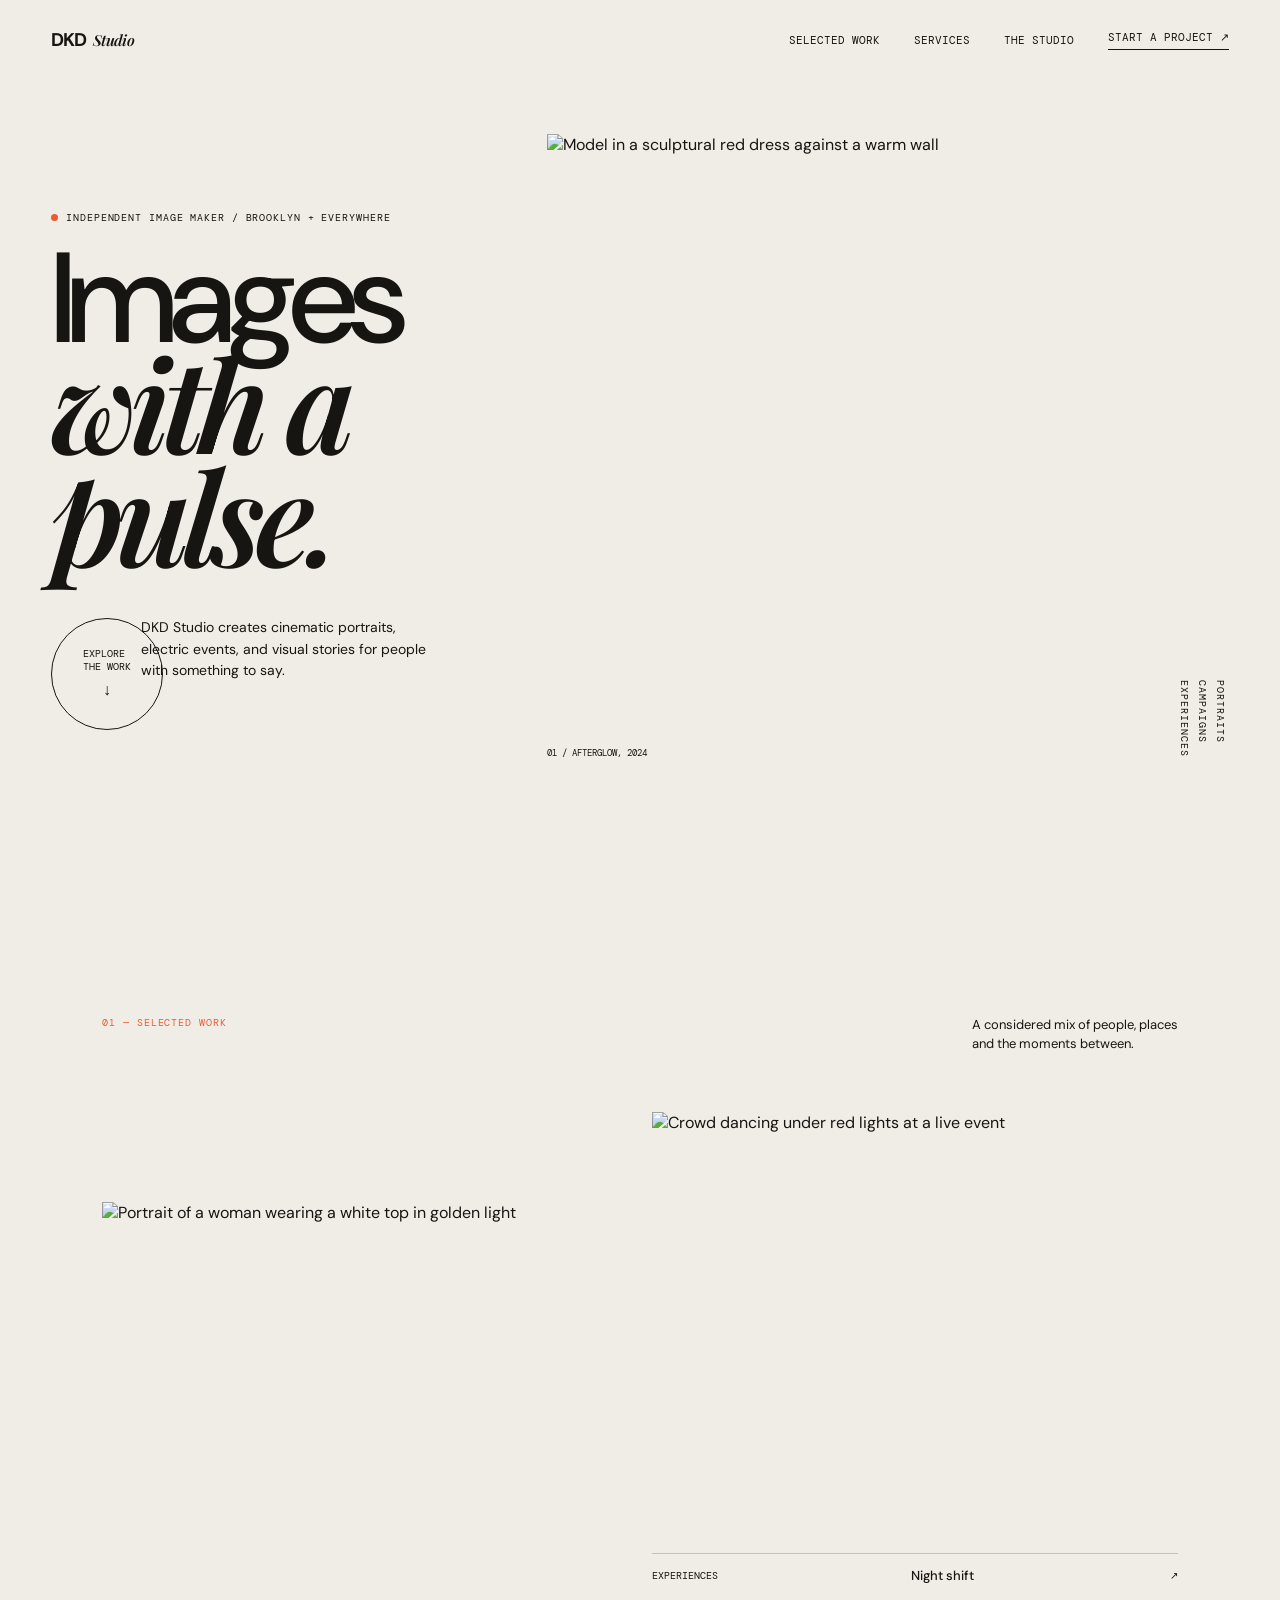
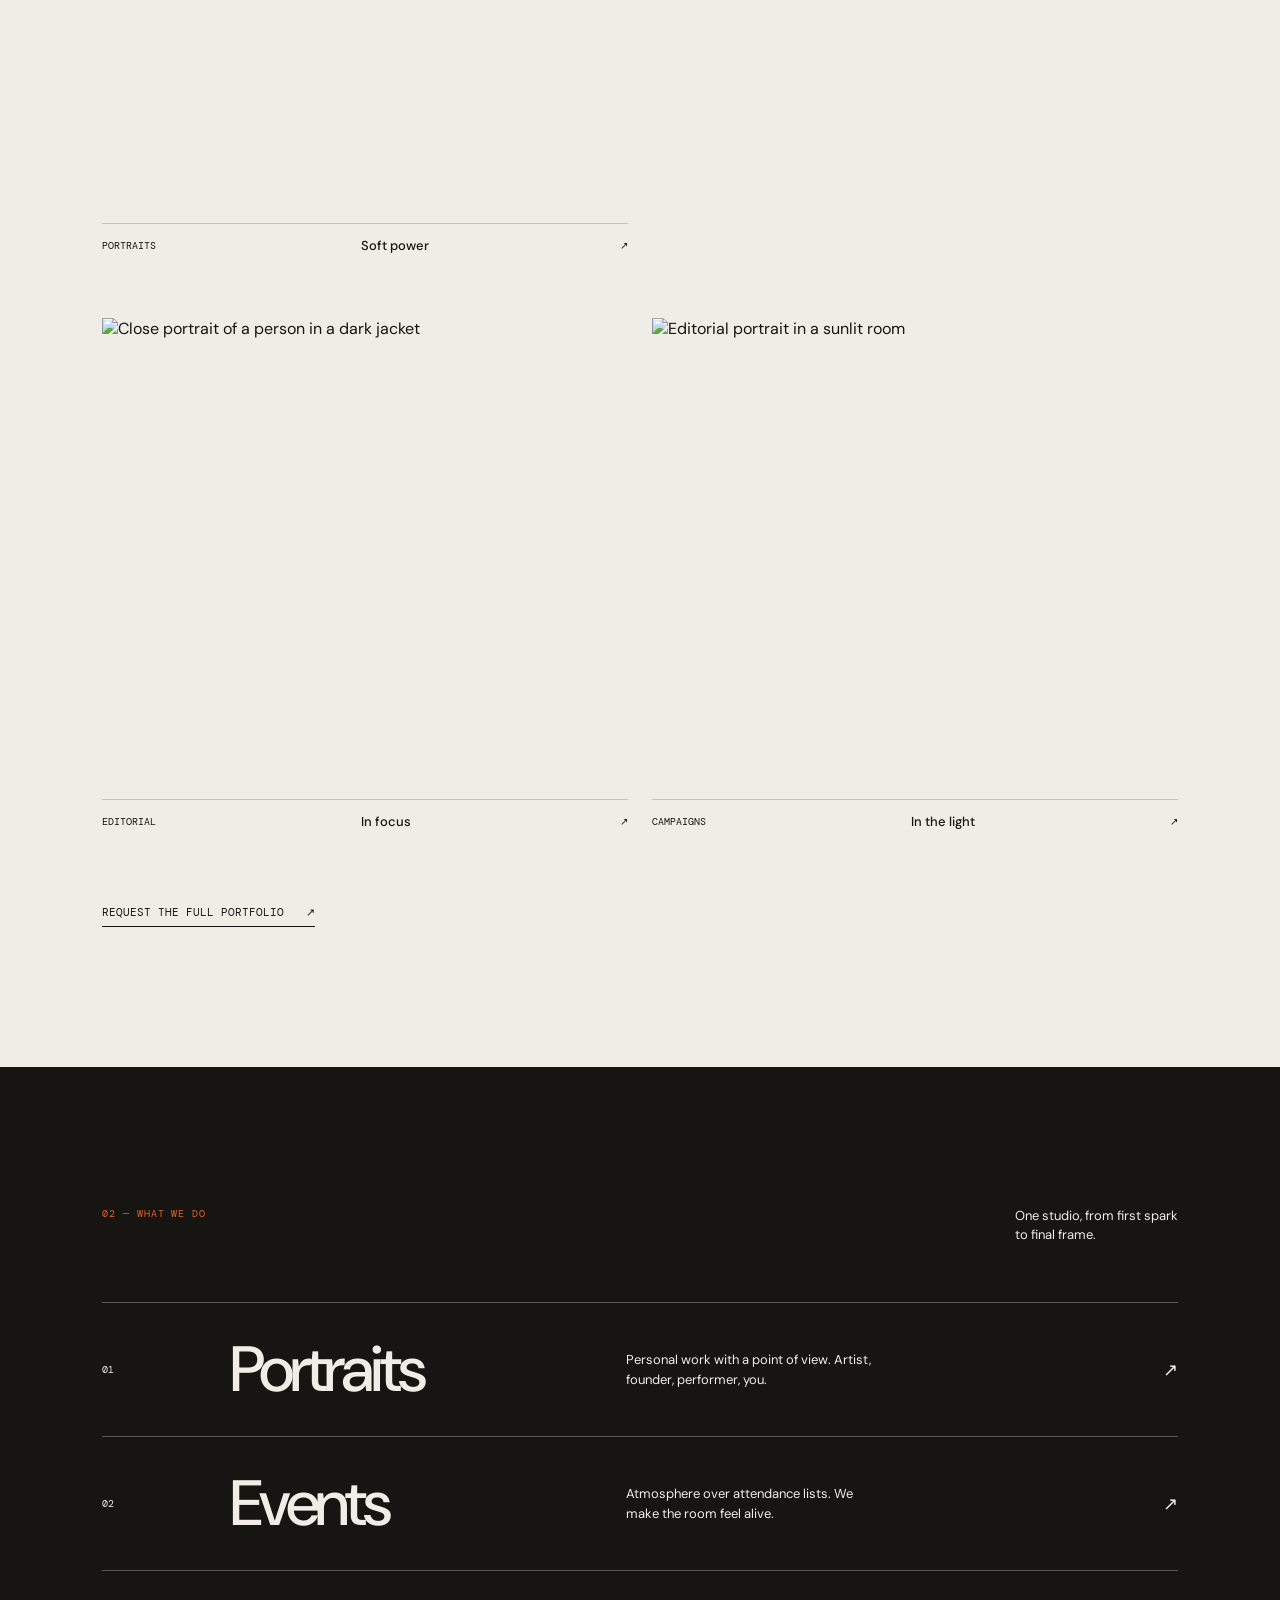
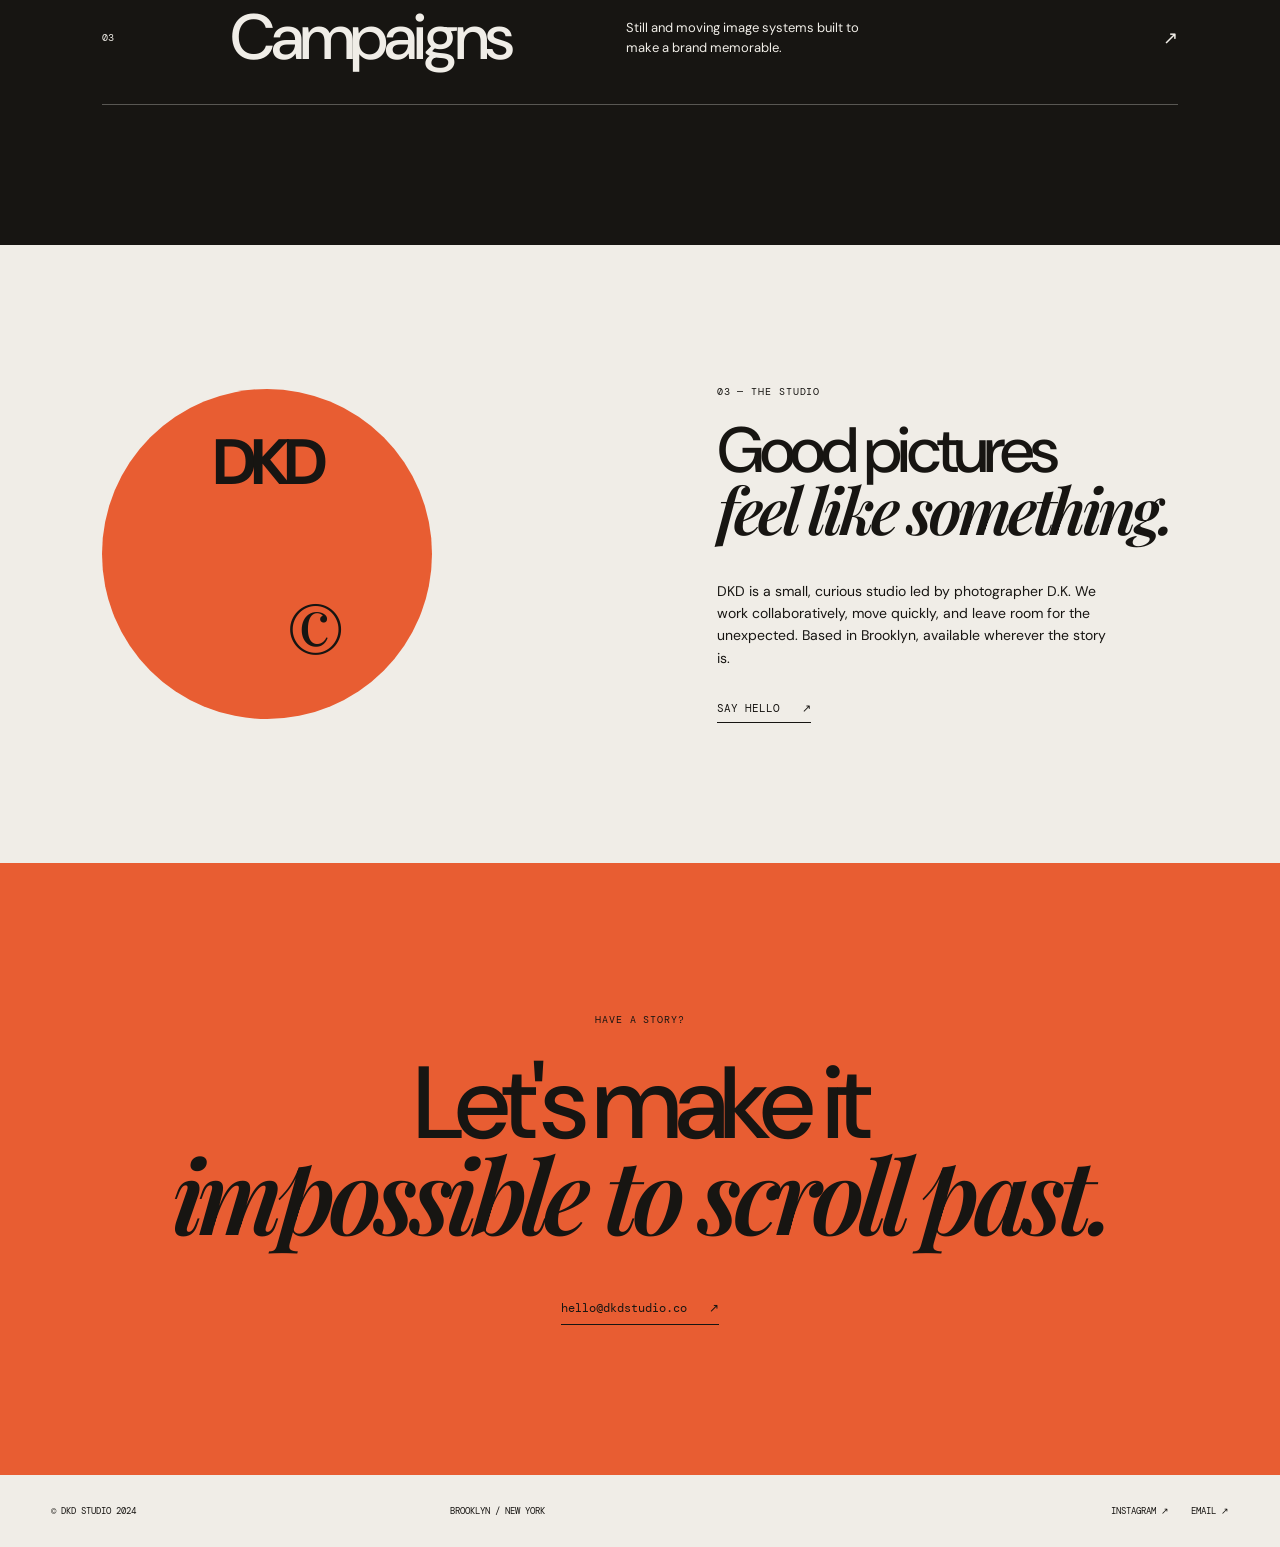
==== index.html @ 12bc63c1 "Build DKD Studio photography portfolio Co-authored-by: copilot-swe-agent[bot] <198982749+Copilot@use" ====
<!doctype html>
<html lang="en">
  <head>
    <meta charset="utf-8" />
    <meta name="viewport" content="width=device-width, initial-scale=1" />
    <meta name="description" content="DKD Studio creates cinematic portraits, events, and visual stories for people with something to say." />
    <title>DKD Studio — Images with a pulse</title>
    <link rel="preconnect" href="https://fonts.googleapis.com" />
    <link rel="preconnect" href="https://fonts.gstatic.com" crossorigin />
    <link href="https://fonts.googleapis.com/css2?family=DM+Mono:wght@400;500&family=DM+Sans:wght@400;500;700&family=Playfair+Display:ital,wght@0,600;1,600&display=swap" rel="stylesheet" />
    <link rel="stylesheet" href="styles.css" />
  </head>
  <body>
    <header class="site-header">
      <a class="wordmark" href="#top" aria-label="DKD Studio home">
        <span>DKD</span><em>Studio</em>
      </a>
      <button class="menu-toggle" aria-expanded="false" aria-controls="site-nav">Menu <span>＋</span></button>
      <nav id="site-nav" class="site-nav" aria-label="Primary navigation">
        <a href="#work">Selected work</a>
        <a href="#services">Services</a>
        <a href="#about">The studio</a>
        <a class="nav-contact" href="mailto:hello@dkdstudio.co">Start a project <span>↗</span></a>
      </nav>
    </header>

    <main id="top">
      <section class="hero">
        <div class="hero-copy">
          <p class="eyebrow"><span class="dot"></span>Independent image maker / Brooklyn + everywhere</p>
          <h1>Images<br /><i>with a pulse.</i></h1>
          <p class="hero-intro">DKD Studio creates cinematic portraits, electric events, and visual stories for people with something to say.</p>
          <a class="circle-link" href="#work" aria-label="Explore selected work"><span>Explore<br />the work</span><b>↓</b></a>
        </div>
        <div class="hero-image">
          <img src="https://images.unsplash.com/photo-1515886657613-9f3515b0c78f?auto=format&fit=crop&w=1400&q=85" alt="Model in a sculptural red dress against a warm wall" />
          <p class="image-caption">01 / Afterglow, 2024</p>
        </div>
        <div class="hero-aside">Portraits<br />Campaigns<br />Experiences</div>
      </section>

      <section id="work" class="work-section section">
        <div class="section-heading">
          <p class="eyebrow">01 — Selected work</p>
          <p class="section-note">A considered mix of people, places<br />and the moments between.</p>
        </div>
        <div class="work-grid">
          <article class="work-card work-card--tall">
            <img src="https://images.unsplash.com/photo-1488426862026-3ee34a7d66df?auto=format&fit=crop&w=1100&q=85" alt="Portrait of a woman wearing a white top in golden light" loading="lazy" />
            <div class="card-meta"><span>Portraits</span><strong>Soft power</strong><span>↗</span></div>
          </article>
          <article class="work-card work-card--wide">
            <img src="https://images.unsplash.com/photo-1514525253161-7a46d19cd819?auto=format&fit=crop&w=1400&q=85" alt="Crowd dancing under red lights at a live event" loading="lazy" />
            <div class="card-meta"><span>Experiences</span><strong>Night shift</strong><span>↗</span></div>
          </article>
          <article class="work-card">
            <img src="https://images.unsplash.com/photo-1524504388940-b1c1722653e1?auto=format&fit=crop&w=1100&q=85" alt="Close portrait of a person in a dark jacket" loading="lazy" />
            <div class="card-meta"><span>Editorial</span><strong>In focus</strong><span>↗</span></div>
          </article>
          <article class="work-card">
            <img src="https://images.unsplash.com/photo-1492562080023-ab3db95bfbce?auto=format&fit=crop&w=1100&q=85" alt="Editorial portrait in a sunlit room" loading="lazy" />
            <div class="card-meta"><span>Campaigns</span><strong>In the light</strong><span>↗</span></div>
          </article>
        </div>
        <a class="text-link" href="mailto:hello@dkdstudio.co?subject=Portfolio%20request">Request the full portfolio <span>↗</span></a>
      </section>

      <section id="services" class="services-section section">
        <div class="section-heading">
          <p class="eyebrow">02 — What we do</p>
          <p class="section-note">One studio, from first spark<br />to final frame.</p>
        </div>
        <div class="services-list">
          <div class="service"><span>01</span><h2>Portraits</h2><p>Personal work with a point of view. Artist, founder, performer, you.</p><b>↗</b></div>
          <div class="service"><span>02</span><h2>Events</h2><p>Atmosphere over attendance lists. We make the room feel alive.</p><b>↗</b></div>
          <div class="service"><span>03</span><h2>Campaigns</h2><p>Still and moving image systems built to make a brand memorable.</p><b>↗</b></div>
        </div>
      </section>

      <section id="about" class="about-section section">
        <div class="about-mark">DKD<br /><i>©</i></div>
        <div class="about-copy">
          <p class="eyebrow">03 — The studio</p>
          <h2>Good pictures<br /><i>feel like something.</i></h2>
          <p>DKD is a small, curious studio led by photographer D.K. We work collaboratively, move quickly, and leave room for the unexpected. Based in Brooklyn, available wherever the story is.</p>
          <a class="text-link" href="mailto:hello@dkdstudio.co">Say hello <span>↗</span></a>
        </div>
      </section>

      <section class="contact-section">
        <p class="eyebrow">Have a story?</p>
        <h2>Let's make it<br /><i>impossible to scroll past.</i></h2>
        <a class="contact-email" href="mailto:hello@dkdstudio.co">hello@dkdstudio.co <span>↗</span></a>
      </section>
    </main>

    <footer class="site-footer">
      <span>© DKD Studio 2024</span>
      <span>Brooklyn / New York</span>
      <div><a href="https://www.instagram.com/" target="_blank" rel="noreferrer">Instagram ↗</a><a href="mailto:hello@dkdstudio.co">Email ↗</a></div>
    </footer>
    <script src="script.js"></script>
  </body>
</html>
---- styles.css ----
:root {
  --ink: #171512;
  --paper: #f0ede7;
  --orange: #e85d32;
  --line: rgba(23, 21, 18, .2);
  --serif: "Playfair Display", Georgia, serif;
  --sans: "DM Sans", Arial, sans-serif;
  --mono: "DM Mono", monospace;
}

* { box-sizing: border-box; }
html { scroll-behavior: smooth; }
body { margin: 0; color: var(--ink); background: var(--paper); font-family: var(--sans); }
a { color: inherit; text-decoration: none; }
img { display: block; width: 100%; object-fit: cover; }

.site-header { display: flex; align-items: center; justify-content: space-between; padding: 28px 4vw; }
.wordmark { display: flex; align-items: baseline; gap: 7px; font-size: 1.15rem; font-weight: 700; letter-spacing: -.06em; }
.wordmark em { font-family: var(--serif); font-size: .95rem; font-weight: 600; letter-spacing: -.04em; }
.site-nav { display: flex; align-items: center; gap: 34px; font: 11px var(--mono); text-transform: uppercase; }
.site-nav a { transition: color .2s ease; }
.site-nav a:hover, .text-link:hover { color: var(--orange); }
.nav-contact { border-bottom: 1px solid var(--ink); padding-bottom: 5px; }
.menu-toggle { display: none; border: 0; background: none; font: 11px var(--mono); text-transform: uppercase; }

.hero { position: relative; display: grid; grid-template-columns: 1fr minmax(340px, 42vw) 80px; gap: 5vw; align-items: center; min-height: 80vh; padding: 6vh 4vw 13vh; }
.hero-copy { position: relative; z-index: 1; }
.eyebrow { margin: 0 0 24px; font: 10px var(--mono); letter-spacing: .09em; text-transform: uppercase; }
.dot { display: inline-block; width: 7px; height: 7px; margin-right: 8px; border-radius: 50%; background: var(--orange); }
h1, h2 { margin: 0; font-weight: 500; letter-spacing: -.065em; }
h1 { font-size: clamp(4.5rem, 10vw, 9.5rem); line-height: .8; }
h1 i, h2 i { font-family: var(--serif); font-weight: 600; }
.hero-intro { max-width: 290px; margin: 42px 0 0 7vw; font-size: 14px; line-height: 1.55; }
.hero-image { position: relative; }
.hero-image img { height: min(67vh, 680px); }
.image-caption { margin: 10px 0 0; font: 9px var(--mono); text-transform: uppercase; }
.hero-aside { align-self: end; padding-bottom: 2px; writing-mode: vertical-rl; font: 10px var(--mono); line-height: 1.8; text-transform: uppercase; letter-spacing: .1em; }
.circle-link { position: absolute; bottom: -48px; left: 0; display: flex; align-items: center; justify-content: center; flex-direction: column; width: 112px; height: 112px; border: 1px solid var(--ink); border-radius: 50%; font: 10px var(--mono); line-height: 1.3; text-transform: uppercase; transition: background .25s, color .25s; }
.circle-link b { margin-top: 7px; font-size: 16px; font-weight: 400; }
.circle-link:hover { color: var(--paper); background: var(--ink); }

.section { padding: 140px 8vw; }
.section-heading { display: flex; justify-content: space-between; margin-bottom: 58px; }
.section-heading .eyebrow { color: var(--orange); }
.section-note { margin: 0; font-size: 13px; line-height: 1.45; }
.work-grid { display: grid; grid-template-columns: repeat(2, 1fr); gap: 64px 24px; }
.work-card--tall { margin-top: 90px; }
.work-card--wide { margin-top: 0; }
.work-card img { height: 470px; }
.work-card--tall img { height: 610px; }
.work-card--wide img { height: 430px; }
.card-meta { display: grid; grid-template-columns: 1fr 1fr auto; gap: 10px; align-items: center; padding-top: 13px; border-top: 1px solid var(--line); margin-top: 11px; font: 10px var(--mono); text-transform: uppercase; }
.card-meta strong { font-family: var(--sans); font-size: 13px; font-weight: 500; text-transform: none; }
.text-link { display: inline-block; margin-top: 75px; padding-bottom: 7px; border-bottom: 1px solid var(--ink); font: 11px var(--mono); text-transform: uppercase; }
.text-link span, .contact-email span { margin-left: 15px; }

.services-section { background: var(--ink); color: var(--paper); }
.services-section .section-heading .eyebrow { color: var(--orange); }
.services-list { border-top: 1px solid rgba(240, 237, 231, .3); }
.service { display: grid; grid-template-columns: 10% 35% 1fr auto; gap: 20px; align-items: center; padding: 25px 0; border-bottom: 1px solid rgba(240, 237, 231, .3); }
.service > span, .service > b { font: 10px var(--mono); }
.service h2 { font-size: clamp(2.4rem, 5vw, 5rem); }
.service p { max-width: 245px; margin: 0; font-size: 13px; line-height: 1.5; }
.service > b { font-size: 18px; font-weight: 400; }

.about-section { display: grid; grid-template-columns: 1fr 1fr; gap: 12vw; align-items: center; }
.about-mark { display: grid; place-items: center; aspect-ratio: 1; max-width: 330px; border-radius: 50%; background: var(--orange); font-size: 4rem; font-weight: 700; line-height: .75; letter-spacing: -.1em; }
.about-mark i { margin-left: 90px; font: 4rem var(--serif); }
.about-copy h2 { font-size: clamp(3rem, 5vw, 5.5rem); line-height: .9; }
.about-copy > p:not(.eyebrow) { max-width: 390px; margin: 37px 0 0; font-size: 14px; line-height: 1.6; }
.about-copy .text-link { margin-top: 32px; }
.contact-section { padding: 150px 8vw; text-align: center; background: var(--orange); }
.contact-section .eyebrow { margin-bottom: 32px; }
.contact-section h2 { font-size: clamp(3.2rem, 8vw, 8rem); line-height: .88; }
.contact-email { display: inline-block; margin-top: 55px; border-bottom: 1px solid var(--ink); padding-bottom: 8px; font: 12px var(--mono); }
.site-footer { display: grid; grid-template-columns: 1fr 1fr 1fr; gap: 20px; padding: 30px 4vw; font: 9px var(--mono); text-transform: uppercase; }
.site-footer div { display: flex; justify-content: flex-end; gap: 22px; }

@media (max-width: 720px) {
  .site-header { padding: 22px 6vw; }
  .menu-toggle { display: block; z-index: 3; }
  .site-nav { position: absolute; inset: 0 0 auto; z-index: 2; display: none; flex-direction: column; align-items: flex-start; gap: 24px; padding: 90px 6vw 35px; background: var(--paper); }
  .site-nav.is-open { display: flex; }
  .hero { display: block; min-height: auto; padding: 9vh 6vw 110px; }
  h1 { font-size: 23vw; }
  .hero-image { margin: 75px 8vw 0 14vw; }
  .hero-image img { height: 64vh; }
  .hero-aside { position: absolute; right: 6vw; bottom: 155px; }
  .circle-link { bottom: 25px; width: 94px; height: 94px; }
  .section { padding: 90px 6vw; }
  .section-heading { display: block; margin-bottom: 38px; }
  .section-note { margin-top: 35px; }
  .work-grid { display: block; }
  .work-card, .work-card--tall { margin: 0 0 60px; }
  .work-card img, .work-card--tall img, .work-card--wide img { height: 105vw; }
  .service { grid-template-columns: 12% 1fr auto; }
  .service p { grid-column: 2 / 3; grid-row: 2; }
  .about-section { display: block; }
  .about-mark { max-width: 230px; margin: 0 auto 75px; font-size: 3rem; }
  .about-mark i { margin-left: 60px; font-size: 3rem; }
  .site-footer { grid-template-columns: 1fr 1fr; }
  .site-footer div { grid-column: 1 / -1; justify-content: flex-start; }
}
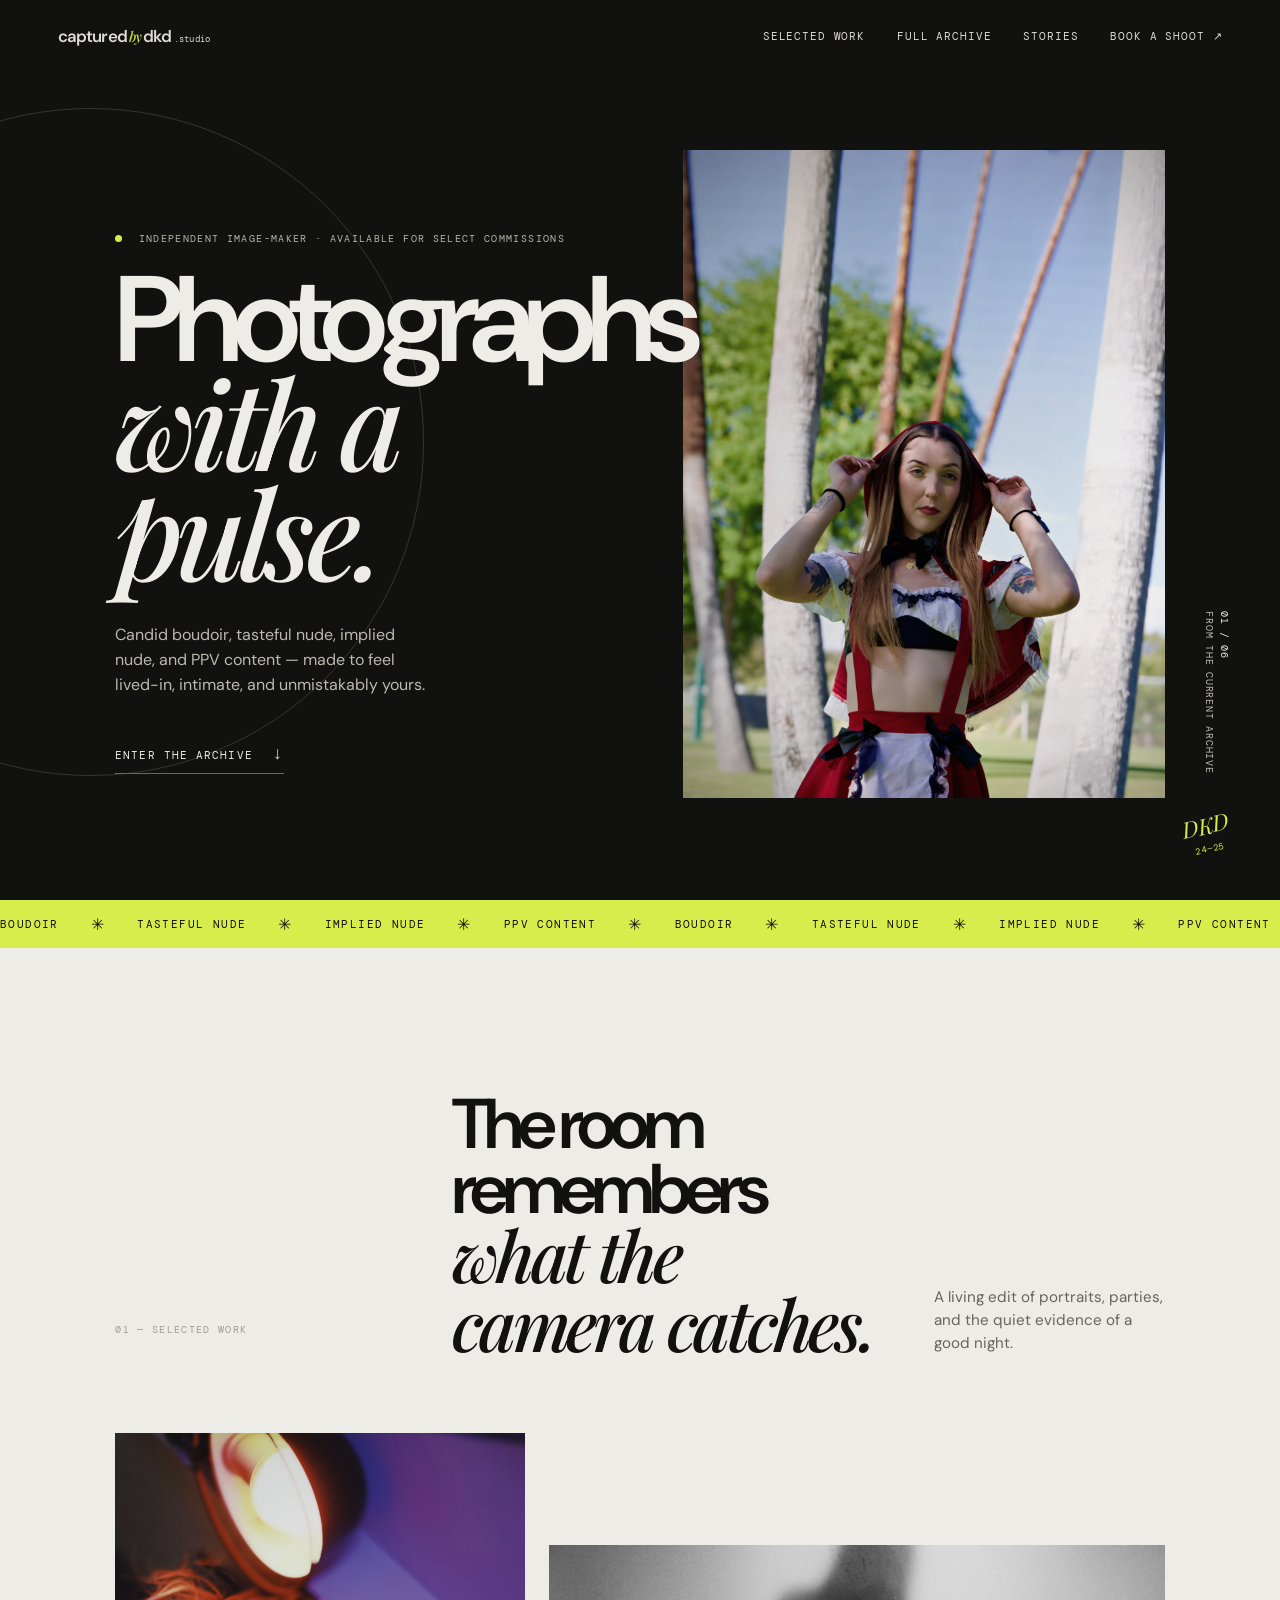
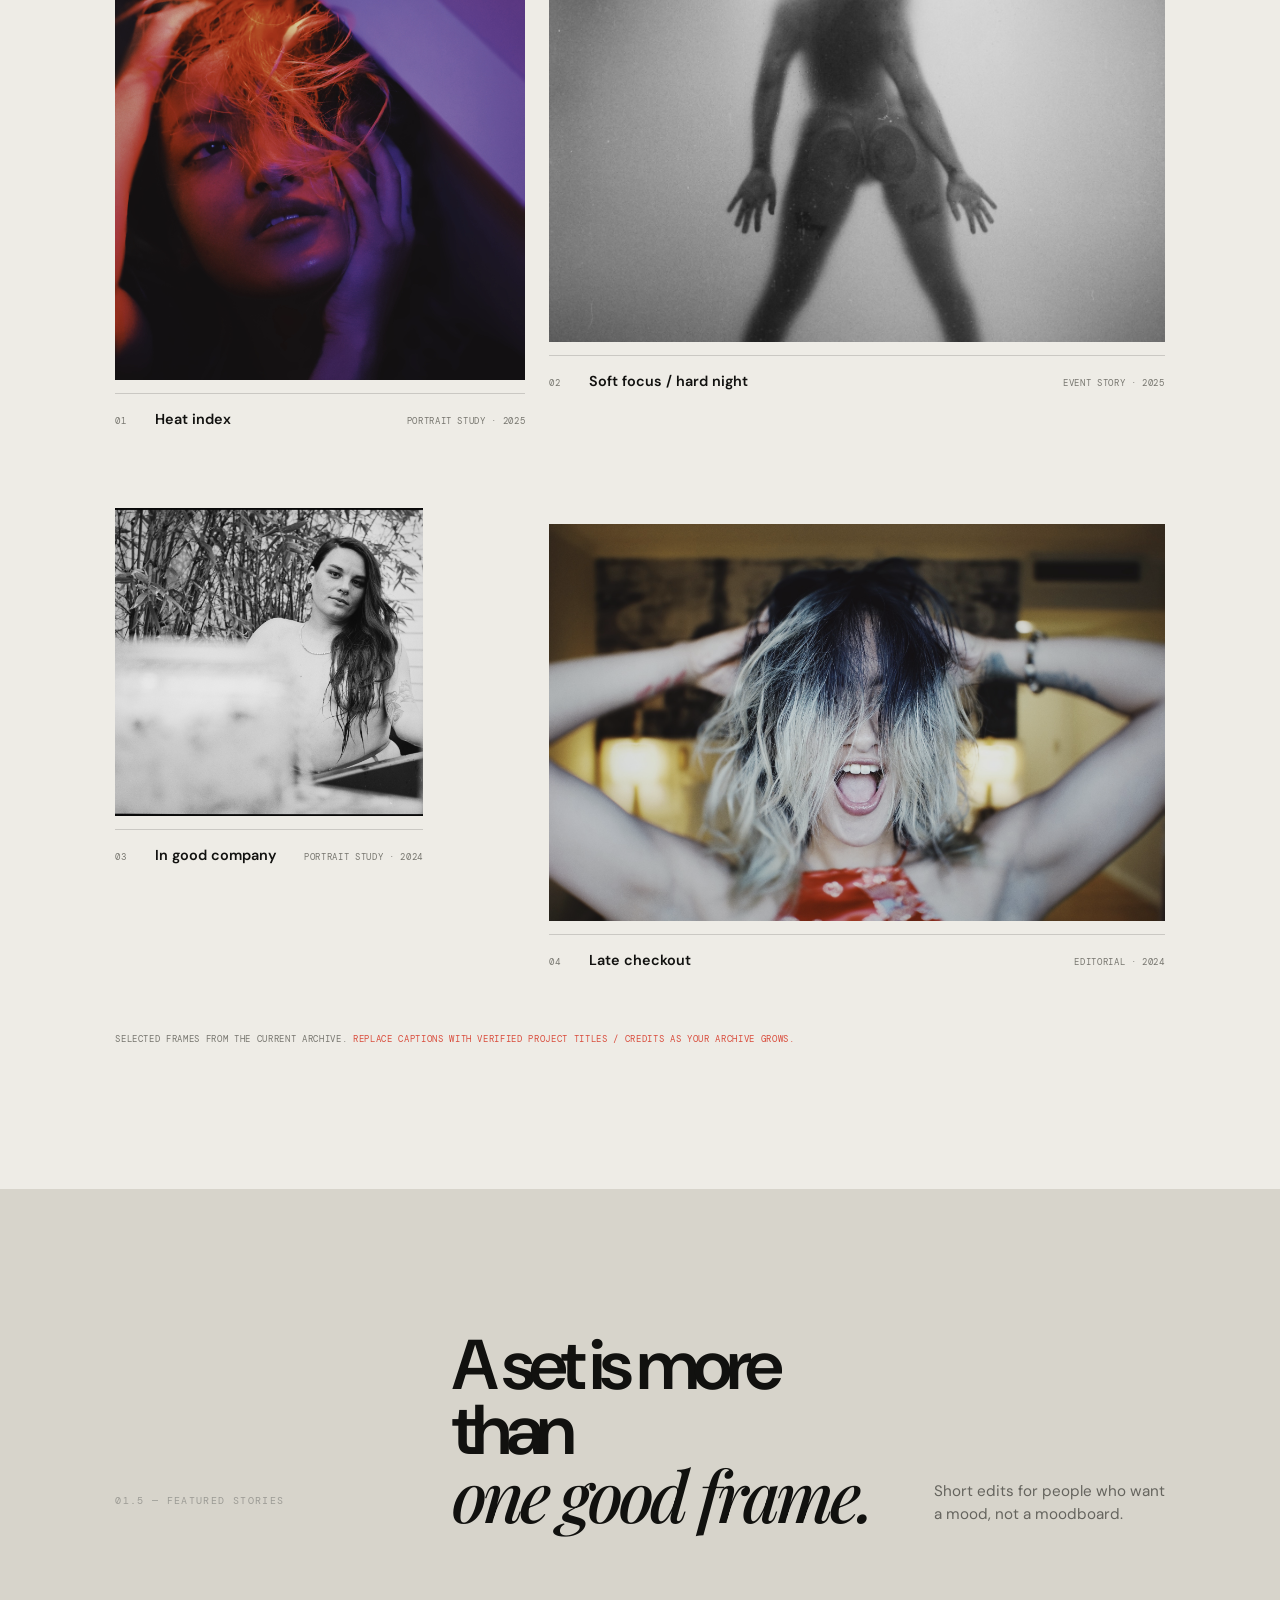
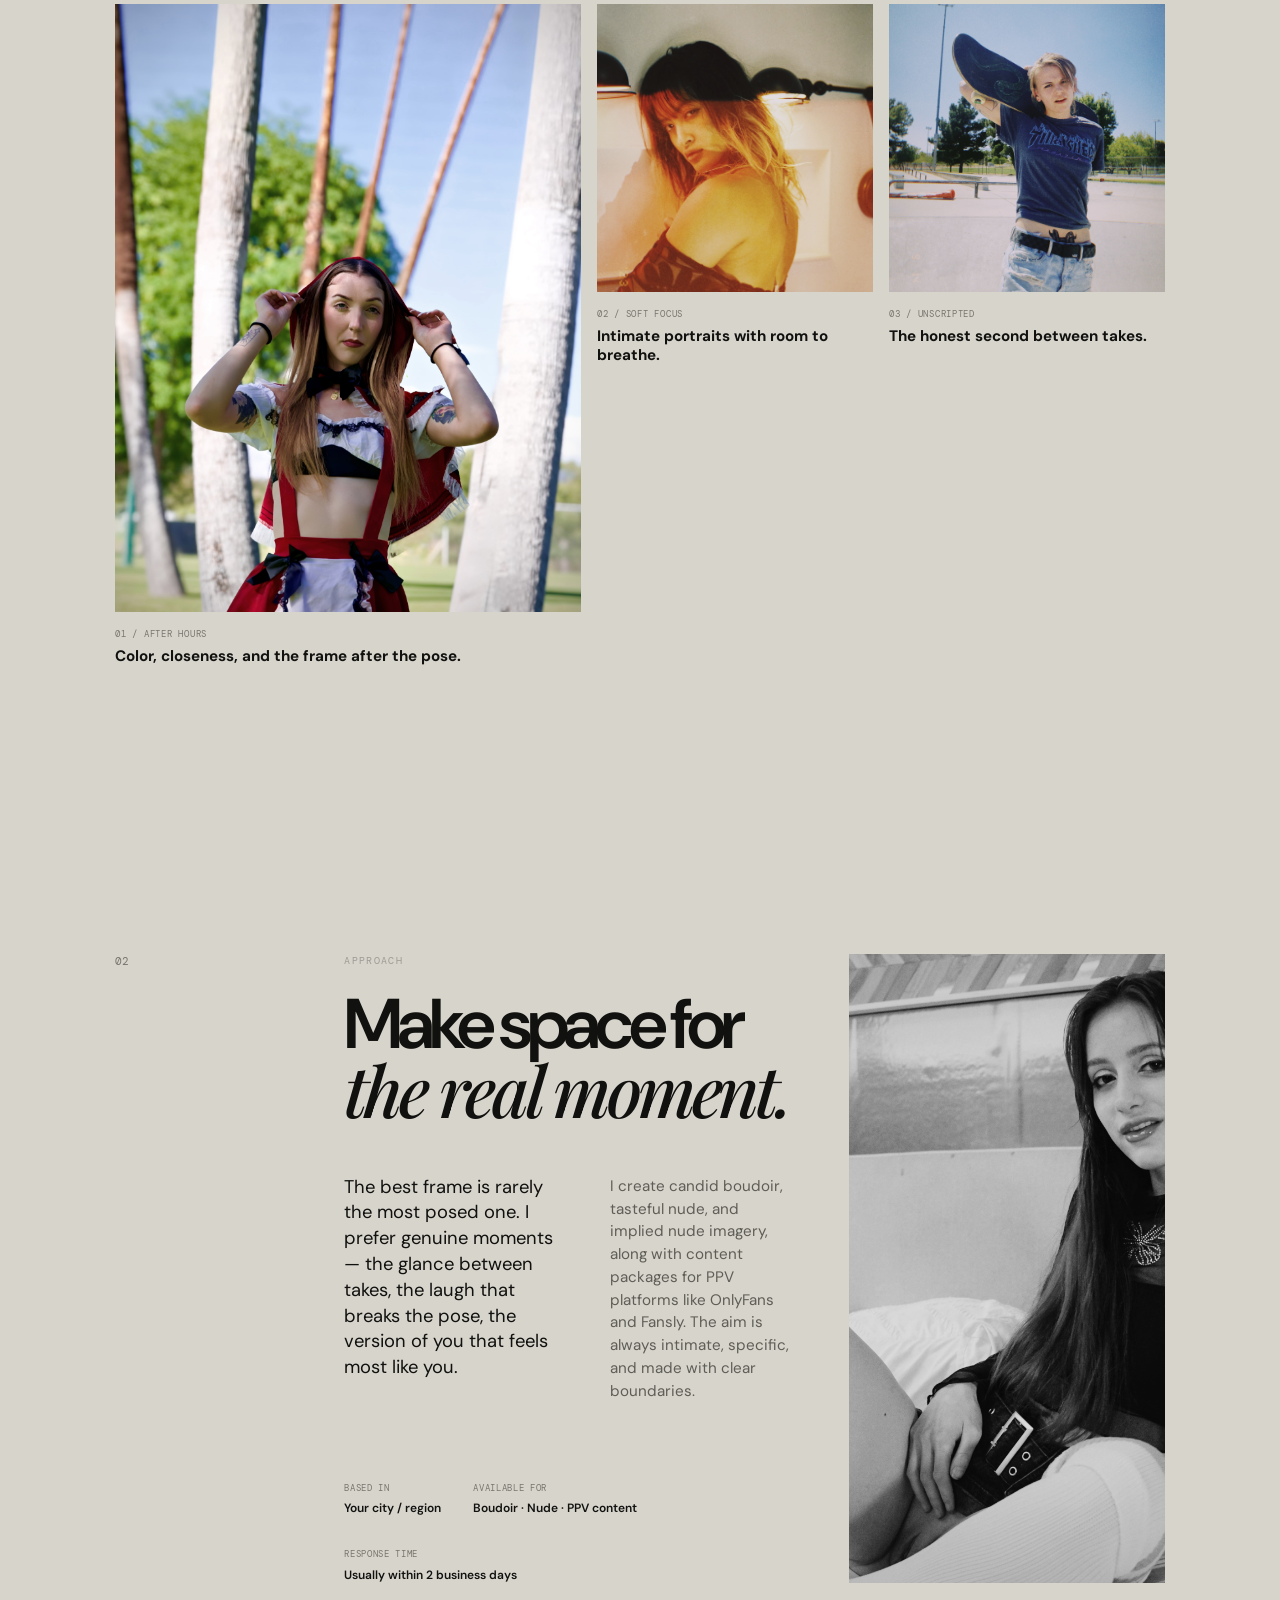
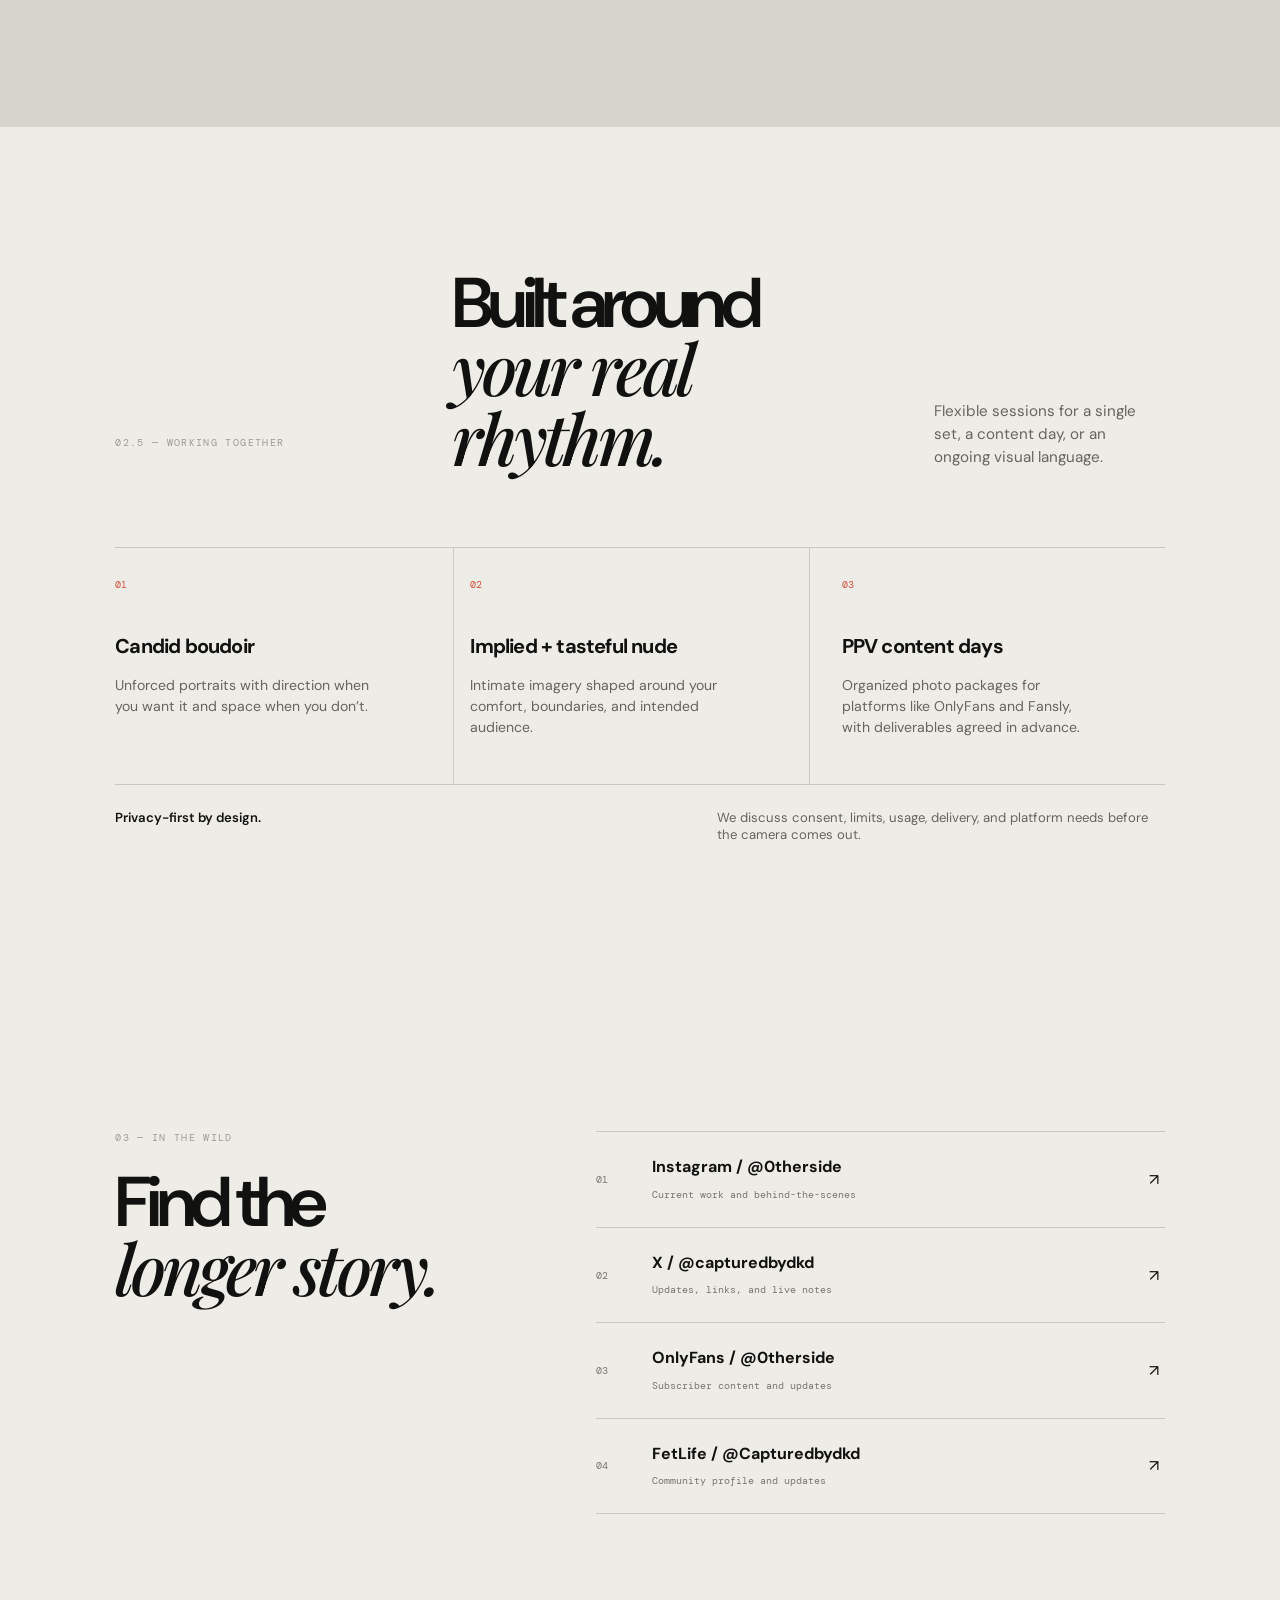
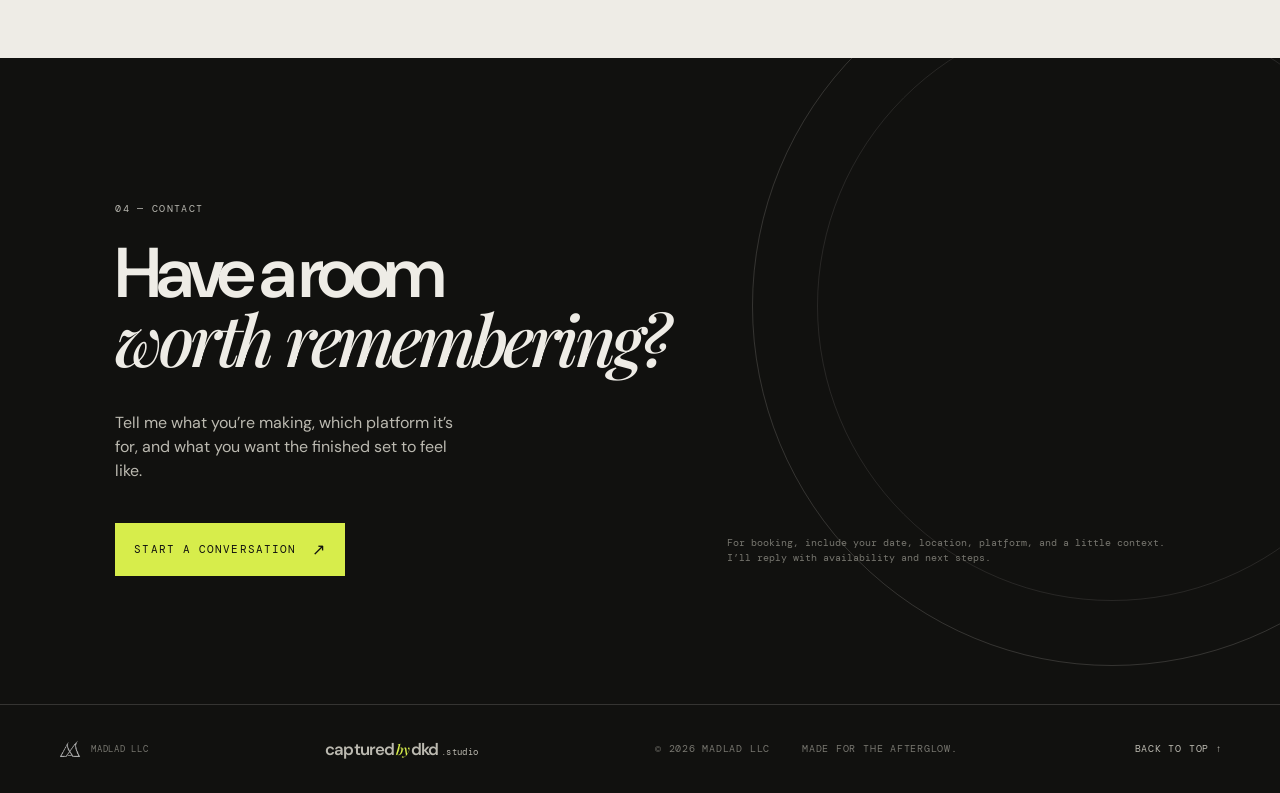
==== commit b2c1b3ea: "Build capturedbydkd photography portfolio Co-authored-by: Copilot App <223556219+Copilot@users.norep" ====
--- a/index.html
+++ b/index.html
@@ -1,104 +1,115 @@
 <!doctype html>
 <html lang="en">
   <head>
-    <meta charset="utf-8" />
-    <meta name="viewport" content="width=device-width, initial-scale=1" />
-    <meta name="description" content="DKD Studio creates cinematic portraits, events, and visual stories for people with something to say." />
-    <title>DKD Studio — Images with a pulse</title>
+    <meta charset="UTF-8" />
+    <meta name="viewport" content="width=device-width, initial-scale=1.0" />
+    <meta name="description" content="capturedbydkd.studio — documentary portraiture and event photography with a nocturnal editorial eye." />
+    <meta name="theme-color" content="#11110f" />
+    <title>capturedbydkd.studio — photographs with a pulse</title>
     <link rel="preconnect" href="https://fonts.googleapis.com" />
     <link rel="preconnect" href="https://fonts.gstatic.com" crossorigin />
-    <link href="https://fonts.googleapis.com/css2?family=DM+Mono:wght@400;500&family=DM+Sans:wght@400;500;700&family=Playfair+Display:ital,wght@0,600;1,600&display=swap" rel="stylesheet" />
+    <link href="https://fonts.googleapis.com/css2?family=DM+Mono:wght@400;500&family=DM+Sans:wght@400;500;600;700&family=Playfair+Display:ital,wght@0,500;0,600;1,500;1,600&display=swap" rel="stylesheet" />
     <link rel="stylesheet" href="styles.css" />
   </head>
   <body>
+    <a class="skip-link" href="#work">Skip to work</a>
     <header class="site-header">
-      <a class="wordmark" href="#top" aria-label="DKD Studio home">
-        <span>DKD</span><em>Studio</em>
-      </a>
-      <button class="menu-toggle" aria-expanded="false" aria-controls="site-nav">Menu <span>＋</span></button>
+      <a class="wordmark" href="#top" aria-label="capturedbydkd.studio home"><span>captured</span><em>by</em><span>dkd</span><b>.studio</b></a>
+      <button class="menu-toggle" type="button" aria-expanded="false" aria-controls="site-nav"><span>Menu</span><i></i></button>
       <nav id="site-nav" class="site-nav" aria-label="Primary navigation">
-        <a href="#work">Selected work</a>
-        <a href="#services">Services</a>
-        <a href="#about">The studio</a>
-        <a class="nav-contact" href="mailto:hello@dkdstudio.co">Start a project <span>↗</span></a>
+        <a href="#work">Selected work</a><a href="archive.html">Full archive</a><a href="#stories">Stories</a><a href="#contact">Book a shoot <span>↗</span></a>
       </nav>
     </header>
 
     <main id="top">
-      <section class="hero">
+      <section class="hero" aria-labelledby="hero-title">
         <div class="hero-copy">
-          <p class="eyebrow"><span class="dot"></span>Independent image maker / Brooklyn + everywhere</p>
-          <h1>Images<br /><i>with a pulse.</i></h1>
-          <p class="hero-intro">DKD Studio creates cinematic portraits, electric events, and visual stories for people with something to say.</p>
-          <a class="circle-link" href="#work" aria-label="Explore selected work"><span>Explore<br />the work</span><b>↓</b></a>
+          <p class="eyebrow"><span class="eyebrow-dot"></span> Independent image-maker · available for select commissions</p>
+          <h1 id="hero-title">Photographs<br /><i>with a pulse.</i></h1>
+          <p class="hero-intro">Candid boudoir, tasteful nude, implied nude, and PPV content — made to feel lived-in, intimate, and unmistakably yours.</p>
+          <a class="text-link" href="#work">Enter the archive <span>↓</span></a>
         </div>
-        <div class="hero-image">
-          <img src="https://images.unsplash.com/photo-1515886657613-9f3515b0c78f?auto=format&fit=crop&w=1400&q=85" alt="Model in a sculptural red dress against a warm wall" />
-          <p class="image-caption">01 / Afterglow, 2024</p>
+        <div class="hero-image-wrap">
+          <div class="hero-image" role="img" aria-label="A cinematic portrait in red light"></div>
+          <div class="hero-image-note">01 / 06<br /><span>From the current archive</span></div>
         </div>
-        <div class="hero-aside">Portraits<br />Campaigns<br />Experiences</div>
+        <div class="hero-stamp" aria-hidden="true">DKD<br /><span>24—25</span></div>
       </section>
 
-      <section id="work" class="work-section section">
+      <div class="ticker" aria-label="Services"><div class="ticker-track"><span>BOUDOIR</span><b>✳</b><span>TASTEFUL NUDE</span><b>✳</b><span>IMPLIED NUDE</span><b>✳</b><span>PPV CONTENT</span><b>✳</b><span>BOUDOIR</span><b>✳</b><span>TASTEFUL NUDE</span><b>✳</b><span>IMPLIED NUDE</span><b>✳</b><span>PPV CONTENT</span><b>✳</b></div></div>
+
+      <section id="work" class="section work-section" aria-labelledby="work-title">
         <div class="section-heading">
           <p class="eyebrow">01 — Selected work</p>
-          <p class="section-note">A considered mix of people, places<br />and the moments between.</p>
+          <h2 id="work-title">The room remembers<br /><i>what the camera catches.</i></h2>
+          <p class="section-deck">A living edit of portraits, parties, and the quiet evidence of a good night.</p>
         </div>
-        <div class="work-grid">
-          <article class="work-card work-card--tall">
-            <img src="https://images.unsplash.com/photo-1488426862026-3ee34a7d66df?auto=format&fit=crop&w=1100&q=85" alt="Portrait of a woman wearing a white top in golden light" loading="lazy" />
-            <div class="card-meta"><span>Portraits</span><strong>Soft power</strong><span>↗</span></div>
-          </article>
-          <article class="work-card work-card--wide">
-            <img src="https://images.unsplash.com/photo-1514525253161-7a46d19cd819?auto=format&fit=crop&w=1400&q=85" alt="Crowd dancing under red lights at a live event" loading="lazy" />
-            <div class="card-meta"><span>Experiences</span><strong>Night shift</strong><span>↗</span></div>
-          </article>
-          <article class="work-card">
-            <img src="https://images.unsplash.com/photo-1524504388940-b1c1722653e1?auto=format&fit=crop&w=1100&q=85" alt="Close portrait of a person in a dark jacket" loading="lazy" />
-            <div class="card-meta"><span>Editorial</span><strong>In focus</strong><span>↗</span></div>
-          </article>
-          <article class="work-card">
-            <img src="https://images.unsplash.com/photo-1492562080023-ab3db95bfbce?auto=format&fit=crop&w=1100&q=85" alt="Editorial portrait in a sunlit room" loading="lazy" />
-            <div class="card-meta"><span>Campaigns</span><strong>In the light</strong><span>↗</span></div>
-          </article>
+        <div class="gallery-grid">
+          <a class="gallery-card gallery-card--tall" href="assets/archive/IMG_0025.JPG" data-lightbox><div class="gallery-image image-01"></div><div class="gallery-meta"><span>01</span><strong>Heat index</strong><small>Portrait study · 2025</small></div></a>
+          <a class="gallery-card gallery-card--wide" href="assets/archive/IMG_0202.JPG" data-lightbox><div class="gallery-image image-02"></div><div class="gallery-meta"><span>02</span><strong>Soft focus / hard night</strong><small>Event story · 2025</small></div></a>
+          <a class="gallery-card gallery-card--square" href="assets/archive/IMG_1647.JPG" data-lightbox><div class="gallery-image image-03"></div><div class="gallery-meta"><span>03</span><strong>In good company</strong><small>Portrait study · 2024</small></div></a>
+          <a class="gallery-card gallery-card--wide gallery-card--offset" href="assets/archive/IMG_5059.JPG" data-lightbox><div class="gallery-image image-04"></div><div class="gallery-meta"><span>04</span><strong>Late checkout</strong><small>Editorial · 2024</small></div></a>
         </div>
-        <a class="text-link" href="mailto:hello@dkdstudio.co?subject=Portfolio%20request">Request the full portfolio <span>↗</span></a>
+        <p class="gallery-note">Selected frames from the current archive. <span>Replace captions with verified project titles / credits as your archive grows.</span></p>
       </section>
 
-      <section id="services" class="services-section section">
+      <section id="stories" class="section stories-section" aria-labelledby="stories-title">
         <div class="section-heading">
-          <p class="eyebrow">02 — What we do</p>
-          <p class="section-note">One studio, from first spark<br />to final frame.</p>
+          <p class="eyebrow">01.5 — Featured stories</p>
+          <h2 id="stories-title">A set is more than<br /><i>one good frame.</i></h2>
+          <p class="section-deck">Short edits for people who want a mood, not a moodboard.</p>
         </div>
-        <div class="services-list">
-          <div class="service"><span>01</span><h2>Portraits</h2><p>Personal work with a point of view. Artist, founder, performer, you.</p><b>↗</b></div>
-          <div class="service"><span>02</span><h2>Events</h2><p>Atmosphere over attendance lists. We make the room feel alive.</p><b>↗</b></div>
-          <div class="service"><span>03</span><h2>Campaigns</h2><p>Still and moving image systems built to make a brand memorable.</p><b>↗</b></div>
+        <div class="story-grid">
+          <a class="story-card story-card--large" href="archive.html"><div class="story-image story-image--one"></div><div><span>01 / after hours</span><strong>Color, closeness, and the frame after the pose.</strong></div></a>
+          <a class="story-card" href="archive.html"><div class="story-image story-image--two"></div><div><span>02 / soft focus</span><strong>Intimate portraits with room to breathe.</strong></div></a>
+          <a class="story-card" href="archive.html"><div class="story-image story-image--three"></div><div><span>03 / unscripted</span><strong>The honest second between takes.</strong></div></a>
         </div>
       </section>
 
-      <section id="about" class="about-section section">
-        <div class="about-mark">DKD<br /><i>©</i></div>
-        <div class="about-copy">
-          <p class="eyebrow">03 — The studio</p>
-          <h2>Good pictures<br /><i>feel like something.</i></h2>
-          <p>DKD is a small, curious studio led by photographer D.K. We work collaboratively, move quickly, and leave room for the unexpected. Based in Brooklyn, available wherever the story is.</p>
-          <a class="text-link" href="mailto:hello@dkdstudio.co">Say hello <span>↗</span></a>
+      <section id="approach" class="section approach-section" aria-labelledby="approach-title">
+        <div class="approach-index">02</div>
+        <div class="approach-content">
+          <p class="eyebrow">Approach</p><h2 id="approach-title">Make space for<br /><i>the real moment.</i></h2>
+          <div class="approach-body"><p class="lead">The best frame is rarely the most posed one. I prefer genuine moments — the glance between takes, the laugh that breaks the pose, the version of you that feels most like you.</p><p>I create candid boudoir, tasteful nude, and implied nude imagery, along with content packages for PPV platforms like OnlyFans and Fansly. The aim is always intimate, specific, and made with clear boundaries.</p></div>
+          <div class="approach-details"><div><span>Based in</span><strong>Your city / region</strong></div><div><span>Available for</span><strong>Boudoir · Nude · PPV content</strong></div><div><span>Response time</span><strong>Usually within 2 business days</strong></div></div>
+        </div>
+        <div class="approach-image" role="img" aria-label="A black and white candid photograph of a person in profile"></div>
+      </section>
+
+      <section class="section services-section" aria-labelledby="services-title">
+        <div class="section-heading">
+          <p class="eyebrow">02.5 — Working together</p>
+          <h2 id="services-title">Built around<br /><i>your real rhythm.</i></h2>
+          <p class="section-deck">Flexible sessions for a single set, a content day, or an ongoing visual language.</p>
+        </div>
+        <div class="service-grid">
+          <article><span>01</span><h3>Candid boudoir</h3><p>Unforced portraits with direction when you want it and space when you don’t.</p></article>
+          <article><span>02</span><h3>Implied + tasteful nude</h3><p>Intimate imagery shaped around your comfort, boundaries, and intended audience.</p></article>
+          <article><span>03</span><h3>PPV content days</h3><p>Organized photo packages for platforms like OnlyFans and Fansly, with deliverables agreed in advance.</p></article>
+        </div>
+        <div class="privacy-note"><strong>Privacy-first by design.</strong><span>We discuss consent, limits, usage, delivery, and platform needs before the camera comes out.</span></div>
+      </section>
+
+      <section id="links" class="section links-section" aria-labelledby="links-title">
+        <div><p class="eyebrow">03 — In the wild</p><h2 id="links-title">Find the <i>longer story.</i></h2></div>
+        <div class="link-list">
+          <a href="https://instagram.com/0therside" class="content-link" target="_blank" rel="noreferrer"><span>01</span><div><strong>Instagram / @0therside</strong><small>Current work and behind-the-scenes</small></div><b>↗</b></a>
+          <a href="https://x.com/capturedbydkd" class="content-link" target="_blank" rel="noreferrer"><span>02</span><div><strong>X / @capturedbydkd</strong><small>Updates, links, and live notes</small></div><b>↗</b></a>
+          <a href="https://onlyfans.com/0therside" class="content-link" target="_blank" rel="noreferrer"><span>03</span><div><strong>OnlyFans / @0therside</strong><small>Subscriber content and updates</small></div><b>↗</b></a>
+          <a href="https://fetlife.com/users/Capturedbydkd" class="content-link" target="_blank" rel="noreferrer"><span>04</span><div><strong>FetLife / @Capturedbydkd</strong><small>Community profile and updates</small></div><b>↗</b></a>
         </div>
       </section>
 
-      <section class="contact-section">
-        <p class="eyebrow">Have a story?</p>
-        <h2>Let's make it<br /><i>impossible to scroll past.</i></h2>
-        <a class="contact-email" href="mailto:hello@dkdstudio.co">hello@dkdstudio.co <span>↗</span></a>
+      <section id="contact" class="contact-section" aria-labelledby="contact-title">
+        <div class="contact-orbit" aria-hidden="true"></div><p class="eyebrow">04 — Contact</p>
+        <h2 id="contact-title">Have a room<br /><i>worth remembering?</i></h2>
+        <p>Tell me what you’re making, which platform it’s for, and what you want the finished set to feel like.</p>
+        <a class="button button-light" href="mailto:kev@madladllc.studio">Start a conversation <span>↗</span></a>
+        <p class="contact-note">For booking, include your date, location, platform, and a little context. <br />I’ll reply with availability and next steps.</p>
       </section>
     </main>
-
-    <footer class="site-footer">
-      <span>© DKD Studio 2024</span>
-      <span>Brooklyn / New York</span>
-      <div><a href="https://www.instagram.com/" target="_blank" rel="noreferrer">Instagram ↗</a><a href="mailto:hello@dkdstudio.co">Email ↗</a></div>
-    </footer>
+    <div class="lightbox" aria-hidden="true"><button class="lightbox-close" type="button" aria-label="Close image viewer">×</button><img src="assets/archive/DSC01313.jpeg" alt="Selected portfolio image" /></div>
+    <footer class="site-footer"><div class="footer-brand"><img src="assets/madlad-logo.png" alt="MADLAD LLC logo" /><span>MADLAD LLC</span></div><a class="wordmark" href="#top"><span>captured</span><em>by</em><span>dkd</span><b>.studio</b></a><div class="footer-meta"><span>© 2026 MADLAD LLC</span><span>Made for the afterglow.</span></div><a class="back-top" href="#top">Back to top ↑</a></footer>
     <script src="script.js"></script>
   </body>
 </html>
--- a/styles.css
+++ b/styles.css
@@ -1,103 +1,16 @@
-:root {
-  --ink: #171512;
-  --paper: #f0ede7;
-  --orange: #e85d32;
-  --line: rgba(23, 21, 18, .2);
-  --serif: "Playfair Display", Georgia, serif;
-  --sans: "DM Sans", Arial, sans-serif;
-  --mono: "DM Mono", monospace;
-}
+:root{--ink:#11110f;--paper:#eeece6;--muted:#9c9b95;--line:rgba(17,17,15,.16);--acid:#d7ed4b;--red:#d94d3d;--sans:"DM Sans",Arial,sans-serif;--mono:"DM Mono",monospace;--serif:"Playfair Display",Georgia,serif}
+*{box-sizing:border-box}html{scroll-behavior:smooth}body{margin:0;background:var(--paper);color:var(--ink);font-family:var(--sans)}a{color:inherit;text-decoration:none}button{font:inherit}.skip-link{position:absolute;left:1rem;top:-4rem;z-index:20;padding:.8rem 1rem;background:var(--acid);color:var(--ink)}.skip-link:focus{top:1rem}
+.site-header{display:flex;align-items:center;justify-content:space-between;padding:1.55rem 4.5vw;position:absolute;inset:0 0 auto;z-index:10;color:var(--paper);mix-blend-mode:difference}.wordmark{display:inline-flex;align-items:baseline;gap:.12em;font-size:1.05rem;font-weight:600;letter-spacing:-.05em}.wordmark em{color:var(--acid);font-family:var(--serif);font-size:.85em;font-weight:500}.wordmark b{font-family:var(--mono);font-size:.55em;font-weight:400;letter-spacing:.03em;margin-left:.1em}.site-nav{display:flex;align-items:center;gap:2rem;font:.67rem var(--mono);text-transform:uppercase;letter-spacing:.08em}.site-nav a{transition:color .25s ease}.site-nav a:hover,.site-nav a:focus-visible{color:var(--acid)}.nav-cta{border-bottom:1px solid currentColor;padding-bottom:.35rem}.nav-cta span{color:var(--acid);font-size:1rem;margin-left:.3rem}.menu-toggle{display:none;background:none;border:0;color:var(--paper);font:.7rem var(--mono);text-transform:uppercase}.menu-toggle i{display:inline-block;width:1.1rem;height:1px;background:currentColor;vertical-align:middle;margin-left:.5rem}
+.hero{position:relative;min-height:100vh;display:grid;grid-template-columns:minmax(0,1fr) minmax(18rem,.85fr);align-items:center;padding:8rem 9vw 5rem;background:var(--ink);color:var(--paper);overflow:hidden}.hero:before{content:"";position:absolute;width:52vw;height:52vw;border:1px solid rgba(238,236,230,.16);border-radius:50%;left:-19vw;top:12%}.hero-copy{position:relative;z-index:2;padding-top:3rem}.eyebrow{font:.65rem var(--mono);text-transform:uppercase;letter-spacing:.13em;color:var(--muted);margin:0 0 1.6rem}.hero .eyebrow{color:#b7b6af}.eyebrow-dot{width:.45rem;height:.45rem;display:inline-block;border-radius:50%;background:var(--acid);margin-right:.55rem}h1,h2,p{margin-top:0}h1{font-size:clamp(4rem,9.5vw,9rem);line-height:.83;letter-spacing:-.08em;font-weight:600;margin-bottom:2rem}h1 i,h2 i{font-family:var(--serif);font-weight:500;letter-spacing:-.06em}.hero-intro{max-width:20rem;color:#bbb9b0;font-size:1rem;line-height:1.55;margin-bottom:2.8rem}.text-link{font:.68rem var(--mono);text-transform:uppercase;letter-spacing:.1em;border-bottom:1px solid #67665f;padding-bottom:.65rem}.text-link span{color:var(--acid);margin-left:.7rem;font-size:1.1rem}.hero-image-wrap{position:relative;height:min(72vh,42rem);z-index:1}.hero-image{width:100%;height:100%;background:linear-gradient(120deg,rgba(20,18,18,.25),rgba(20,18,18,.02)),url("assets/archive/DSC01313.jpeg") center/cover;filter:saturate(.8)}.hero-image-note{position:absolute;right:-2.3rem;bottom:1.5rem;color:var(--paper);font:.6rem/1.6 var(--mono);letter-spacing:.08em;text-transform:uppercase;transform:rotate(90deg);transform-origin:right bottom}.hero-image-note span{color:#bbb9b0}.hero-stamp{position:absolute;right:3.8vw;bottom:2.8rem;color:var(--acid);font:1.4rem/.8 var(--serif);font-style:italic;text-align:center;transform:rotate(-12deg)}.hero-stamp span{font:.55rem var(--mono);font-style:normal;letter-spacing:.1em}
+.ticker{overflow:hidden;background:var(--acid);color:var(--ink);white-space:nowrap;padding:.85rem 0}.ticker-track{width:max-content;display:flex;align-items:center;gap:2rem;animation:marquee 26s linear infinite;font:.67rem var(--mono);letter-spacing:.13em}.ticker-track b{font-size:1rem;font-weight:400}@keyframes marquee{to{transform:translateX(-50%)}}
+.section{padding:9rem 9vw}.work-section{background:var(--paper)}.section-heading{display:grid;grid-template-columns:1fr 1.5fr .8fr;align-items:end;gap:3rem;margin-bottom:4.5rem}h2{font-size:clamp(2.6rem,5.5vw,5.6rem);line-height:.92;letter-spacing:-.075em;font-weight:600;margin:0}.section-deck{max-width:15rem;color:#65645e;font-size:.95rem;line-height:1.5;margin:0 0 .4rem}.gallery-grid{display:grid;grid-template-columns:.9fr 1.35fr;gap:5rem 1.5rem;align-items:start}.gallery-card{display:block}.gallery-card--wide{margin-top:7rem}.gallery-card--offset{margin-top:1rem}.gallery-card--square{width:75%}.gallery-image{position:relative;overflow:hidden;background-position:center;background-size:cover;filter:saturate(.78);transition:transform .6s cubic-bezier(.2,.8,.2,1),filter .4s ease}.gallery-card:hover .gallery-image,.gallery-card:focus-visible .gallery-image{transform:scale(.98);filter:saturate(1)}.gallery-card--tall .gallery-image{aspect-ratio:.75}.gallery-card--wide .gallery-image{aspect-ratio:1.55}.gallery-card--square .gallery-image{aspect-ratio:1}.image-01{background-image:url("assets/archive/IMG_0025.JPG")}.image-02{background-image:url("assets/archive/IMG_0202.JPG")}.image-03{background-image:url("assets/archive/IMG_1647.JPG")}.image-04{background-image:url("assets/archive/IMG_5059.JPG")}.gallery-meta{display:grid;grid-template-columns:2rem 1fr auto;gap:.5rem;align-items:baseline;padding-top:1rem;border-top:1px solid var(--line);margin-top:.8rem}.gallery-meta span,.gallery-meta small,.gallery-note,.approach-details span{font:.59rem var(--mono);text-transform:uppercase;letter-spacing:.07em;color:#77766f}.gallery-meta strong{font-size:.9rem;font-weight:600}.gallery-meta small{text-align:right}.gallery-note{margin:4rem 0 0;color:#77766f}.gallery-note span{color:var(--red)}
+.approach-section{display:grid;grid-template-columns:.5fr 1.2fr .8fr;gap:2rem;background:#d7d4cb}.approach-index{font:.7rem var(--mono);color:#77766f}.approach-content h2{margin-bottom:3rem}.approach-body{max-width:28rem;display:grid;grid-template-columns:1.25fr 1fr;gap:2.4rem;color:#5e5d57;line-height:1.5;font-size:.95rem}.approach-body .lead{color:var(--ink);font-size:1.15rem;line-height:1.4}.approach-details{margin-top:4rem;display:flex;gap:2rem;flex-wrap:wrap}.approach-details div{display:grid;gap:.4rem}.approach-details strong{font-size:.75rem;font-weight:600}.approach-image{min-height:32rem;background:url("assets/archive/IMG_0949.JPG") center/cover;filter:grayscale(1)}
+.links-section{display:grid;grid-template-columns:.8fr 1.2fr;gap:8vw}.link-list{border-top:1px solid var(--line)}.content-link{display:grid;grid-template-columns:2.5rem 1fr 1rem;gap:1rem;padding:1.5rem 0;border-bottom:1px solid var(--line);align-items:center}.content-link>span{font:.6rem var(--mono);color:#77766f}.content-link strong{display:block;font-size:1rem;margin-bottom:.28rem}.content-link small{color:#77766f;font:.65rem var(--mono)}.content-link>b{font-size:1rem;font-weight:400}.placeholder-link{cursor:not-allowed}.placeholder-link>b,.placeholder-link strong{color:#77766f}
+.contact-section{position:relative;overflow:hidden;padding:9rem 9vw 8rem;background:var(--ink);color:var(--paper)}.contact-section .eyebrow{color:#b7b6af}.contact-section h2{position:relative;z-index:1;max-width:52rem;margin-bottom:2.2rem}.contact-section>p:not(.eyebrow):not(.contact-note){position:relative;z-index:1;max-width:22rem;color:#bbb9b0;line-height:1.5}.contact-orbit{position:absolute;width:45rem;height:45rem;border:1px solid rgba(238,236,230,.16);border-radius:50%;right:-12rem;top:-7rem}.contact-orbit:after{content:"";position:absolute;inset:4rem;border:1px solid rgba(238,236,230,.1);border-radius:50%}.button{display:inline-flex;gap:1rem;align-items:center;margin-top:1.5rem;padding:1rem 1.2rem;font:.68rem var(--mono);text-transform:uppercase;letter-spacing:.1em}.button-light{position:relative;z-index:1;background:var(--acid);color:var(--ink);transition:transform .25s ease,background .25s ease}.button-light:hover,.button-light:focus-visible{transform:translateY(-3px);background:#efff82}.button span{font-size:1rem}.contact-note{position:absolute;right:9vw;bottom:8rem;color:#77766f;font:.63rem/1.5 var(--mono)}.site-footer{display:flex;justify-content:space-between;align-items:center;padding:2rem 4.5vw;background:var(--ink);color:#bbb9b0;border-top:1px solid rgba(238,236,230,.16)}.footer-brand{display:flex;align-items:center;gap:.55rem;color:#77766f;font:.55rem var(--mono);letter-spacing:.08em;text-transform:uppercase}.footer-brand img{width:1.55rem;height:1.55rem;object-fit:contain;filter:invert(1);opacity:.75}.footer-meta{display:flex;gap:2rem;color:#77766f;font:.6rem var(--mono);text-transform:uppercase;letter-spacing:.08em}.back-top{font:.6rem var(--mono);text-transform:uppercase;letter-spacing:.08em}
+@media(max-width:800px){.site-header{padding:1.25rem 1.25rem}.menu-toggle{display:block;position:relative;z-index:12}.site-nav{display:none;position:absolute;inset:0;min-height:100vh;background:var(--ink);padding:7rem 1.25rem 2rem;flex-direction:column;align-items:flex-start;gap:1.6rem;font-size:.8rem}.site-nav.is-open{display:flex}.hero{display:block;min-height:auto;padding:8rem 1.25rem 4rem}.hero:before{width:80vw;height:80vw;left:-40vw;top:5%}.hero-copy{padding-top:3rem}h1{font-size:clamp(4rem,18vw,7rem)}.hero-image-wrap{height:67vh;margin-top:4rem}.hero-image-note{right:-1.5rem}.hero-stamp{right:1.2rem;bottom:1.4rem}.section{padding:5rem 1.25rem}.section-heading,.approach-section,.links-section{display:block}.section-heading h2{margin-bottom:1.6rem}.gallery-grid{display:block}.gallery-card,.gallery-card--square{width:100%;margin:0 0 3.5rem}.gallery-card--wide{margin-top:0}.gallery-meta{grid-template-columns:2rem 1fr}.gallery-meta small{grid-column:2;text-align:left}.approach-index{margin-bottom:2rem}.approach-body{display:block}.approach-body .lead{margin-bottom:1.5rem}.approach-details{margin-top:2.5rem;display:grid;gap:1rem}.approach-image{min-height:24rem;margin-top:3rem}.links-section h2{margin-bottom:3rem}.contact-section{padding:5rem 1.25rem 7rem}.contact-note{position:static;margin-top:3rem}.contact-orbit{width:28rem;height:28rem;right:-14rem;top:8rem}.site-footer{align-items:flex-start;flex-direction:column;gap:1.4rem;padding:1.5rem 1.25rem}.footer-meta{flex-direction:column;gap:.45rem}}
+@media(prefers-reduced-motion:reduce){html{scroll-behavior:auto}*,*::before,*::after{animation-duration:.01ms!important;transition-duration:.01ms!important}}
 
-* { box-sizing: border-box; }
-html { scroll-behavior: smooth; }
-body { margin: 0; color: var(--ink); background: var(--paper); font-family: var(--sans); }
-a { color: inherit; text-decoration: none; }
-img { display: block; width: 100%; object-fit: cover; }
-
-.site-header { display: flex; align-items: center; justify-content: space-between; padding: 28px 4vw; }
-.wordmark { display: flex; align-items: baseline; gap: 7px; font-size: 1.15rem; font-weight: 700; letter-spacing: -.06em; }
-.wordmark em { font-family: var(--serif); font-size: .95rem; font-weight: 600; letter-spacing: -.04em; }
-.site-nav { display: flex; align-items: center; gap: 34px; font: 11px var(--mono); text-transform: uppercase; }
-.site-nav a { transition: color .2s ease; }
-.site-nav a:hover, .text-link:hover { color: var(--orange); }
-.nav-contact { border-bottom: 1px solid var(--ink); padding-bottom: 5px; }
-.menu-toggle { display: none; border: 0; background: none; font: 11px var(--mono); text-transform: uppercase; }
-
-.hero { position: relative; display: grid; grid-template-columns: 1fr minmax(340px, 42vw) 80px; gap: 5vw; align-items: center; min-height: 80vh; padding: 6vh 4vw 13vh; }
-.hero-copy { position: relative; z-index: 1; }
-.eyebrow { margin: 0 0 24px; font: 10px var(--mono); letter-spacing: .09em; text-transform: uppercase; }
-.dot { display: inline-block; width: 7px; height: 7px; margin-right: 8px; border-radius: 50%; background: var(--orange); }
-h1, h2 { margin: 0; font-weight: 500; letter-spacing: -.065em; }
-h1 { font-size: clamp(4.5rem, 10vw, 9.5rem); line-height: .8; }
-h1 i, h2 i { font-family: var(--serif); font-weight: 600; }
-.hero-intro { max-width: 290px; margin: 42px 0 0 7vw; font-size: 14px; line-height: 1.55; }
-.hero-image { position: relative; }
-.hero-image img { height: min(67vh, 680px); }
-.image-caption { margin: 10px 0 0; font: 9px var(--mono); text-transform: uppercase; }
-.hero-aside { align-self: end; padding-bottom: 2px; writing-mode: vertical-rl; font: 10px var(--mono); line-height: 1.8; text-transform: uppercase; letter-spacing: .1em; }
-.circle-link { position: absolute; bottom: -48px; left: 0; display: flex; align-items: center; justify-content: center; flex-direction: column; width: 112px; height: 112px; border: 1px solid var(--ink); border-radius: 50%; font: 10px var(--mono); line-height: 1.3; text-transform: uppercase; transition: background .25s, color .25s; }
-.circle-link b { margin-top: 7px; font-size: 16px; font-weight: 400; }
-.circle-link:hover { color: var(--paper); background: var(--ink); }
-
-.section { padding: 140px 8vw; }
-.section-heading { display: flex; justify-content: space-between; margin-bottom: 58px; }
-.section-heading .eyebrow { color: var(--orange); }
-.section-note { margin: 0; font-size: 13px; line-height: 1.45; }
-.work-grid { display: grid; grid-template-columns: repeat(2, 1fr); gap: 64px 24px; }
-.work-card--tall { margin-top: 90px; }
-.work-card--wide { margin-top: 0; }
-.work-card img { height: 470px; }
-.work-card--tall img { height: 610px; }
-.work-card--wide img { height: 430px; }
-.card-meta { display: grid; grid-template-columns: 1fr 1fr auto; gap: 10px; align-items: center; padding-top: 13px; border-top: 1px solid var(--line); margin-top: 11px; font: 10px var(--mono); text-transform: uppercase; }
-.card-meta strong { font-family: var(--sans); font-size: 13px; font-weight: 500; text-transform: none; }
-.text-link { display: inline-block; margin-top: 75px; padding-bottom: 7px; border-bottom: 1px solid var(--ink); font: 11px var(--mono); text-transform: uppercase; }
-.text-link span, .contact-email span { margin-left: 15px; }
-
-.services-section { background: var(--ink); color: var(--paper); }
-.services-section .section-heading .eyebrow { color: var(--orange); }
-.services-list { border-top: 1px solid rgba(240, 237, 231, .3); }
-.service { display: grid; grid-template-columns: 10% 35% 1fr auto; gap: 20px; align-items: center; padding: 25px 0; border-bottom: 1px solid rgba(240, 237, 231, .3); }
-.service > span, .service > b { font: 10px var(--mono); }
-.service h2 { font-size: clamp(2.4rem, 5vw, 5rem); }
-.service p { max-width: 245px; margin: 0; font-size: 13px; line-height: 1.5; }
-.service > b { font-size: 18px; font-weight: 400; }
-
-.about-section { display: grid; grid-template-columns: 1fr 1fr; gap: 12vw; align-items: center; }
-.about-mark { display: grid; place-items: center; aspect-ratio: 1; max-width: 330px; border-radius: 50%; background: var(--orange); font-size: 4rem; font-weight: 700; line-height: .75; letter-spacing: -.1em; }
-.about-mark i { margin-left: 90px; font: 4rem var(--serif); }
-.about-copy h2 { font-size: clamp(3rem, 5vw, 5.5rem); line-height: .9; }
-.about-copy > p:not(.eyebrow) { max-width: 390px; margin: 37px 0 0; font-size: 14px; line-height: 1.6; }
-.about-copy .text-link { margin-top: 32px; }
-.contact-section { padding: 150px 8vw; text-align: center; background: var(--orange); }
-.contact-section .eyebrow { margin-bottom: 32px; }
-.contact-section h2 { font-size: clamp(3.2rem, 8vw, 8rem); line-height: .88; }
-.contact-email { display: inline-block; margin-top: 55px; border-bottom: 1px solid var(--ink); padding-bottom: 8px; font: 12px var(--mono); }
-.site-footer { display: grid; grid-template-columns: 1fr 1fr 1fr; gap: 20px; padding: 30px 4vw; font: 9px var(--mono); text-transform: uppercase; }
-.site-footer div { display: flex; justify-content: flex-end; gap: 22px; }
-
-@media (max-width: 720px) {
-  .site-header { padding: 22px 6vw; }
-  .menu-toggle { display: block; z-index: 3; }
-  .site-nav { position: absolute; inset: 0 0 auto; z-index: 2; display: none; flex-direction: column; align-items: flex-start; gap: 24px; padding: 90px 6vw 35px; background: var(--paper); }
-  .site-nav.is-open { display: flex; }
-  .hero { display: block; min-height: auto; padding: 9vh 6vw 110px; }
-  h1 { font-size: 23vw; }
-  .hero-image { margin: 75px 8vw 0 14vw; }
-  .hero-image img { height: 64vh; }
-  .hero-aside { position: absolute; right: 6vw; bottom: 155px; }
-  .circle-link { bottom: 25px; width: 94px; height: 94px; }
-  .section { padding: 90px 6vw; }
-  .section-heading { display: block; margin-bottom: 38px; }
-  .section-note { margin-top: 35px; }
-  .work-grid { display: block; }
-  .work-card, .work-card--tall { margin: 0 0 60px; }
-  .work-card img, .work-card--tall img, .work-card--wide img { height: 105vw; }
-  .service { grid-template-columns: 12% 1fr auto; }
-  .service p { grid-column: 2 / 3; grid-row: 2; }
-  .about-section { display: block; }
-  .about-mark { max-width: 230px; margin: 0 auto 75px; font-size: 3rem; }
-  .about-mark i { margin-left: 60px; font-size: 3rem; }
-  .site-footer { grid-template-columns: 1fr 1fr; }
-  .site-footer div { grid-column: 1 / -1; justify-content: flex-start; }
-}
+.archive-page{background:var(--ink);color:var(--paper)}.archive-header{position:relative;mix-blend-mode:normal}.archive-back{font:.65rem var(--mono);letter-spacing:.08em;text-transform:uppercase;color:#b7b6af}.archive-back:hover,.archive-back:focus-visible{color:var(--acid)}.archive-intro{padding:7rem 9vw 4rem;border-top:1px solid rgba(238,236,230,.16)}.archive-intro h1{max-width:45rem;margin-bottom:1.6rem}.archive-intro>p:last-child{max-width:28rem;color:#bbb9b0;line-height:1.5}.archive-controls{display:flex;gap:.55rem;flex-wrap:wrap;padding:0 9vw 1.5rem;border-bottom:1px solid rgba(238,236,230,.16)}.filter-button,.selection-clear{border:1px solid #52514c;background:transparent;color:#aaa9a1;padding:.7rem .85rem;font:.62rem var(--mono);letter-spacing:.08em;text-transform:uppercase;cursor:pointer}.filter-button span{color:var(--acid);margin-left:.3rem}.filter-button:hover,.filter-button:focus-visible,.filter-button.is-active{background:var(--acid);border-color:var(--acid);color:var(--ink)}.selection-clear{margin-left:auto;color:#77766f}.selection-clear:hover,.selection-clear:focus-visible{color:var(--paper);border-color:var(--paper)}.selection-bar{display:grid;grid-template-columns:auto 1fr;gap:.35rem 1rem;padding:1rem 9vw;color:#77766f;font:.62rem var(--mono);text-transform:uppercase;letter-spacing:.06em}.selection-bar strong{color:var(--acid);font-weight:500}.selection-bar span{align-self:center}.selection-bar div{grid-column:1/-1;display:flex;gap:1rem;flex-wrap:wrap;color:#77766f}.selection-bar div span{font-size:.56rem}.selection-bar div b{color:var(--paper);font-weight:400}.archive-grid{display:grid;grid-template-columns:repeat(4,1fr);gap:1px;background:#393833;padding:1px}.archive-card{margin:0;background:var(--ink);overflow:hidden}.archive-card.is-selected{outline:2px solid var(--acid);outline-offset:-2px}.archive-card img{display:block;width:100%;aspect-ratio:1/1.16;object-fit:cover;filter:saturate(.8);transition:filter .3s ease,transform .5s ease}.archive-card:hover img{filter:saturate(1);transform:scale(1.025)}.archive-card figcaption{display:grid;grid-template-columns:auto 1fr auto;gap:.5rem;align-items:center;padding:.75rem .8rem 1rem;color:#77766f;font:.56rem var(--mono);text-transform:uppercase;letter-spacing:.06em}.archive-card figcaption span{color:var(--acid)}.archive-card figcaption small{overflow:hidden;text-overflow:ellipsis;white-space:nowrap}.archive-card figcaption select{max-width:7rem;border:1px solid #52514c;background:var(--ink);color:#aaa9a1;padding:.35rem .25rem;font:.52rem var(--mono);text-transform:uppercase;cursor:pointer}.archive-footer-note{color:#77766f;font:.6rem var(--mono);text-transform:uppercase;letter-spacing:.08em}
+.stories-section{background:#d7d4cb}.story-grid{display:grid;grid-template-columns:1.35fr .8fr .8fr;gap:1rem}.story-card{display:flex;flex-direction:column;gap:1rem}.story-card--large{grid-row:span 2}.story-image{min-height:18rem;background-position:center;background-size:cover;filter:saturate(.8);transition:filter .3s ease,transform .5s ease}.story-card--large .story-image{min-height:38rem}.story-card:hover .story-image,.story-card:focus-visible .story-image{filter:saturate(1);transform:translateY(-4px)}.story-image--one{background-image:url("assets/archive/DSC01313.jpeg")}.story-image--two{background-image:url("assets/archive/IMG_0066.JPG")}.story-image--three{background-image:url("assets/archive/IMG_0765.JPG")}.story-card div:last-child{display:grid;gap:.45rem}.story-card span{font:.58rem var(--mono);color:#77766f;text-transform:uppercase;letter-spacing:.08em}.story-card strong{font-size:.95rem;line-height:1.2}.services-section{background:var(--paper)}.service-grid{display:grid;grid-template-columns:repeat(3,1fr);gap:1rem;border-top:1px solid var(--line);border-bottom:1px solid var(--line);margin-top:4rem}.service-grid article{padding:1.5rem 1rem 2rem 0;border-right:1px solid var(--line)}.service-grid article:last-child{border-right:0;padding-left:1rem}.service-grid span{font:.6rem var(--mono);color:var(--red)}.service-grid h3{font-size:1.25rem;letter-spacing:-.04em;margin:2.5rem 0 1rem}.service-grid p{max-width:16rem;color:#65645e;line-height:1.5;font-size:.88rem}.privacy-note{display:flex;justify-content:space-between;gap:2rem;padding-top:1.5rem;font-size:.82rem}.privacy-note strong{font-weight:600}.privacy-note span{max-width:28rem;color:#65645e}.lightbox{position:fixed;inset:0;z-index:30;display:grid;place-items:center;padding:4vw;background:rgba(17,17,15,.96);opacity:0;pointer-events:none;transition:opacity .25s ease}.lightbox.is-open{opacity:1;pointer-events:auto}.lightbox img{max-width:min(90vw,75rem);max-height:88vh;object-fit:contain}.lightbox-close{position:absolute;right:2rem;top:1.25rem;border:0;background:transparent;color:var(--paper);font-size:2.25rem;line-height:1;cursor:pointer}.lightbox-close:hover,.lightbox-close:focus-visible{color:var(--acid)}
+@media(max-width:800px){.archive-intro{padding:5rem 1.25rem 3rem}.archive-controls{padding:0 1.25rem 1.5rem}.selection-bar{padding:1rem 1.25rem;display:block}.selection-bar span{display:block;margin-top:.5rem}.selection-bar div{margin-top:.7rem;display:grid;gap:.35rem}.archive-grid{grid-template-columns:repeat(2,1fr)}.archive-header{padding:1.25rem}.archive-footer-note{line-height:1.5}.archive-card figcaption{grid-template-columns:1fr auto}.archive-card figcaption span{grid-column:1/-1}.archive-card figcaption small{grid-column:1}.archive-card figcaption select{grid-column:2;grid-row:2;max-width:100%}}
+@media(max-width:800px){.story-grid{display:block}.story-card,.story-card--large{margin-bottom:3rem}.story-image,.story-card--large .story-image{min-height:24rem}.service-grid{display:block;margin-top:2.5rem}.service-grid article,.service-grid article:last-child{border-right:0;border-bottom:1px solid var(--line);padding:1.5rem 0}.service-grid article:last-child{border-bottom:0}.service-grid h3{margin:1rem 0 .75rem}.privacy-note{display:block}.privacy-note span{display:block;margin-top:.75rem}.lightbox{padding:1rem}.lightbox img{max-width:96vw;max-height:82vh}.lightbox-close{right:1rem;top:.7rem}}
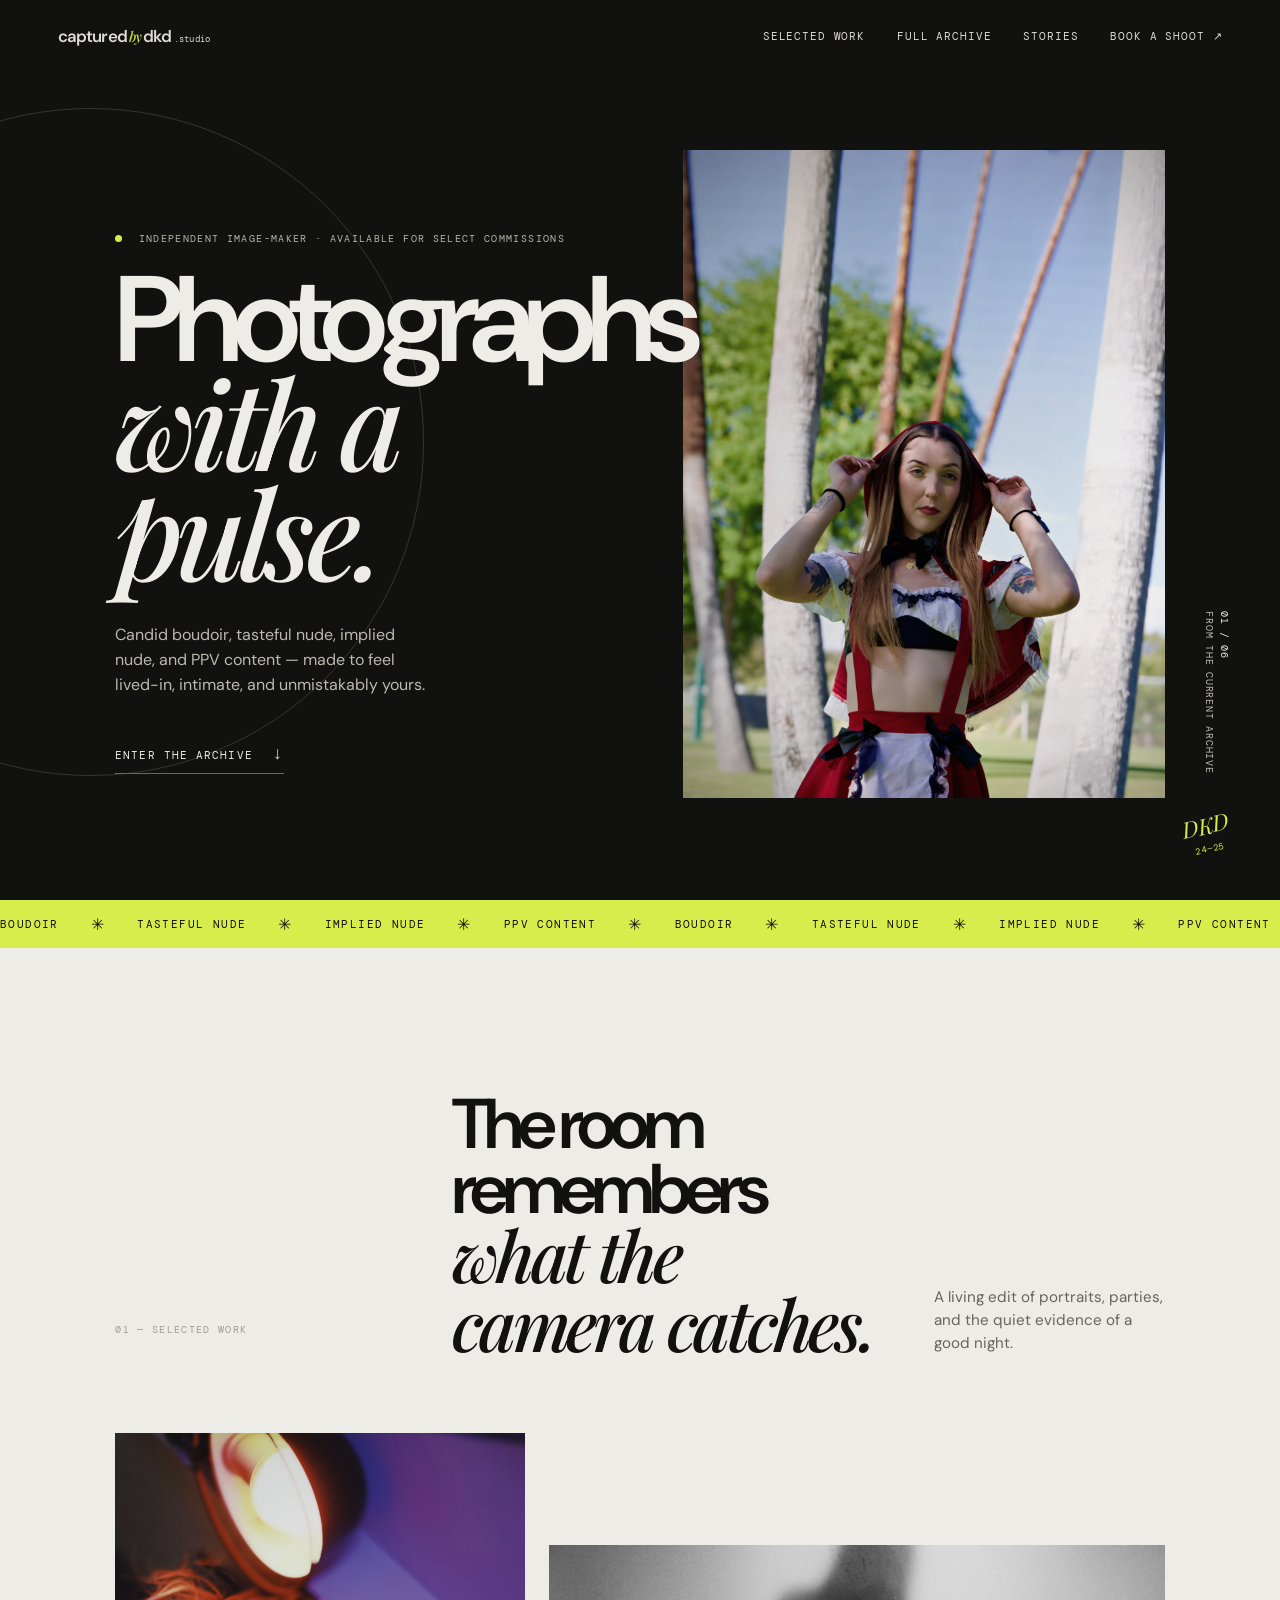
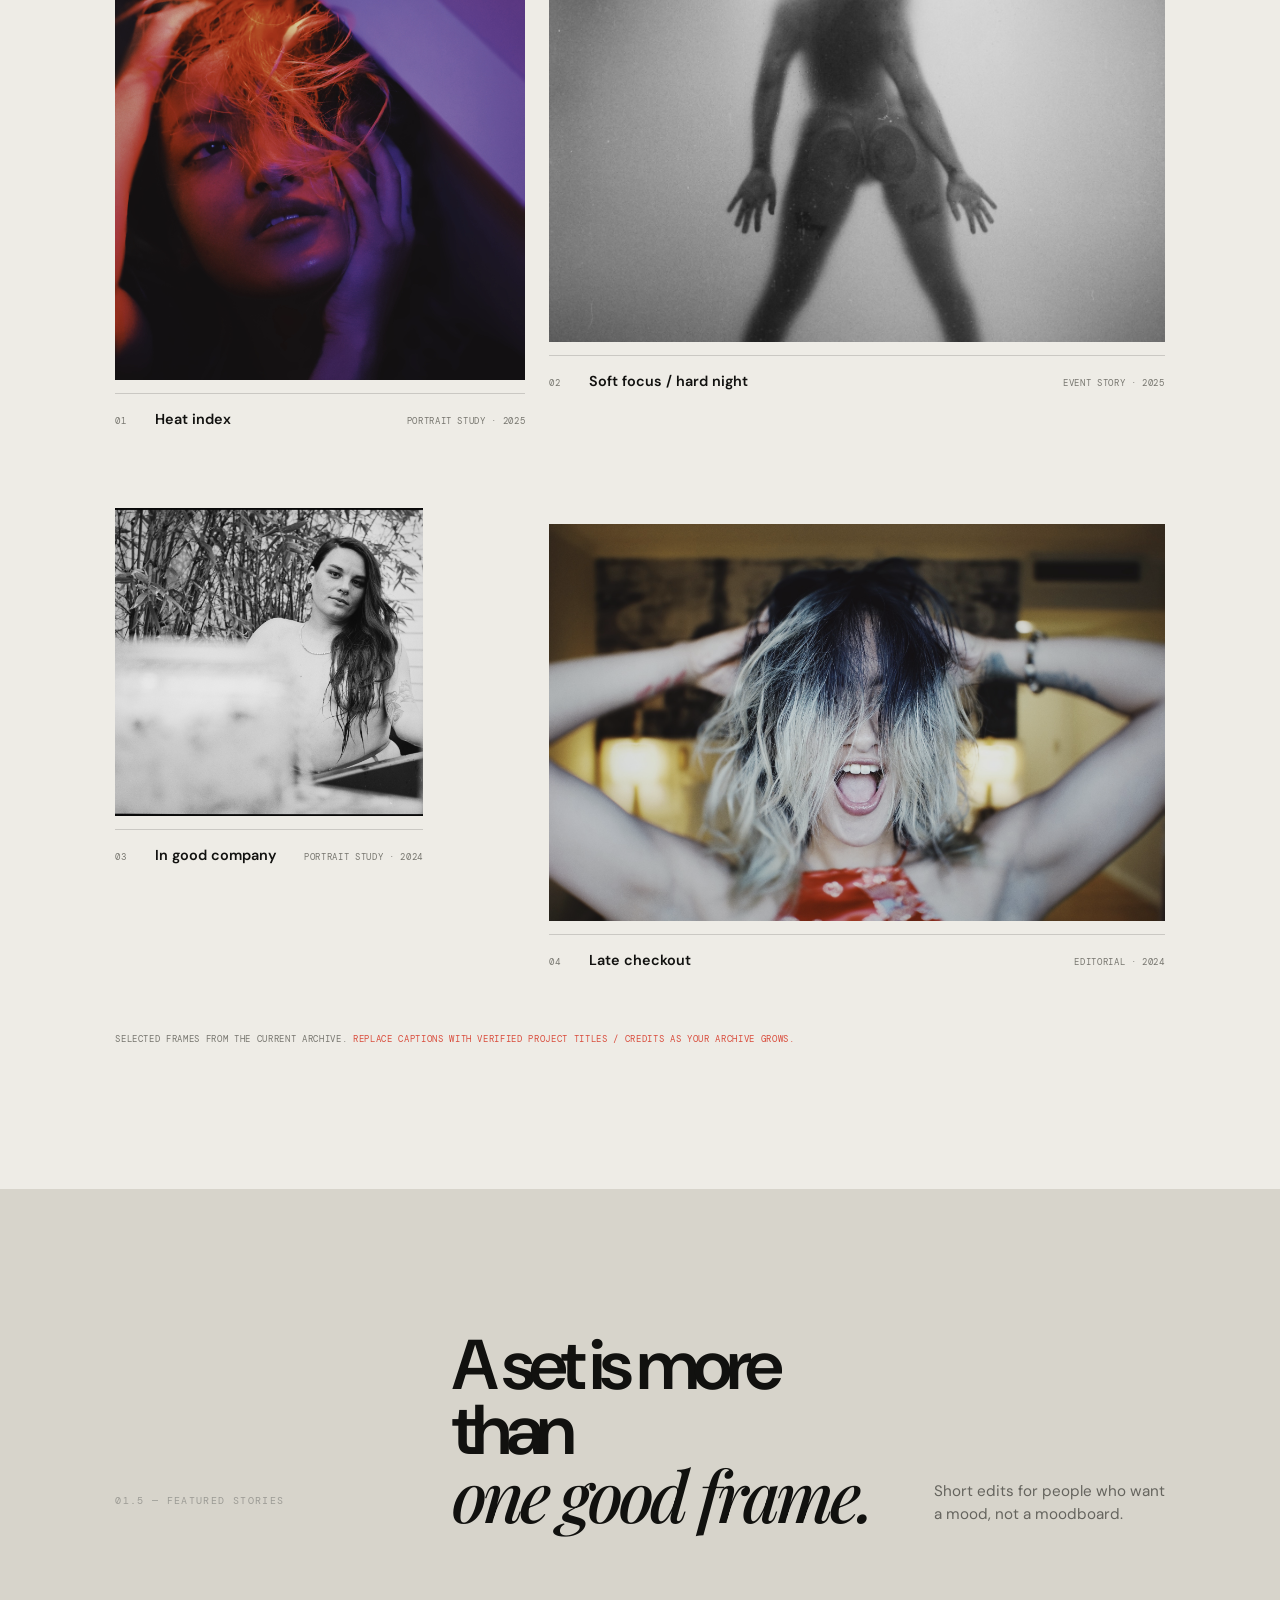
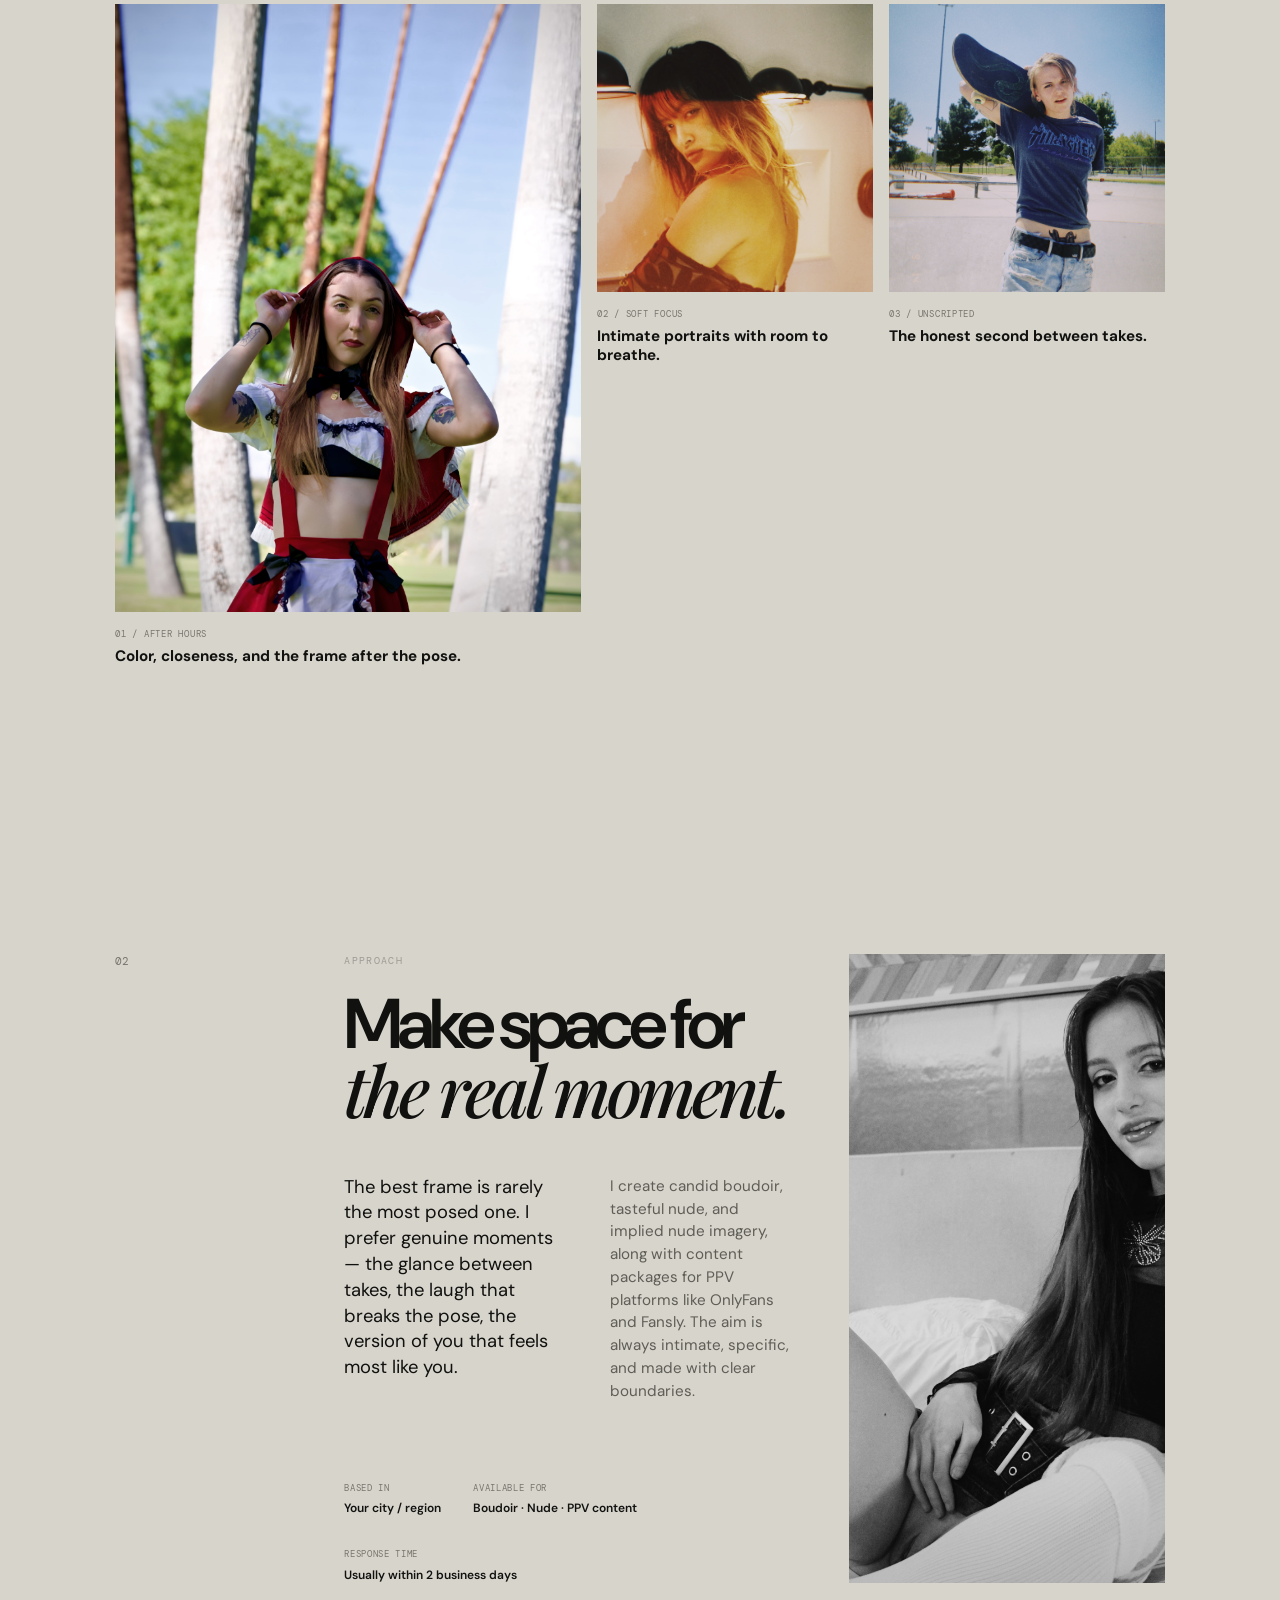
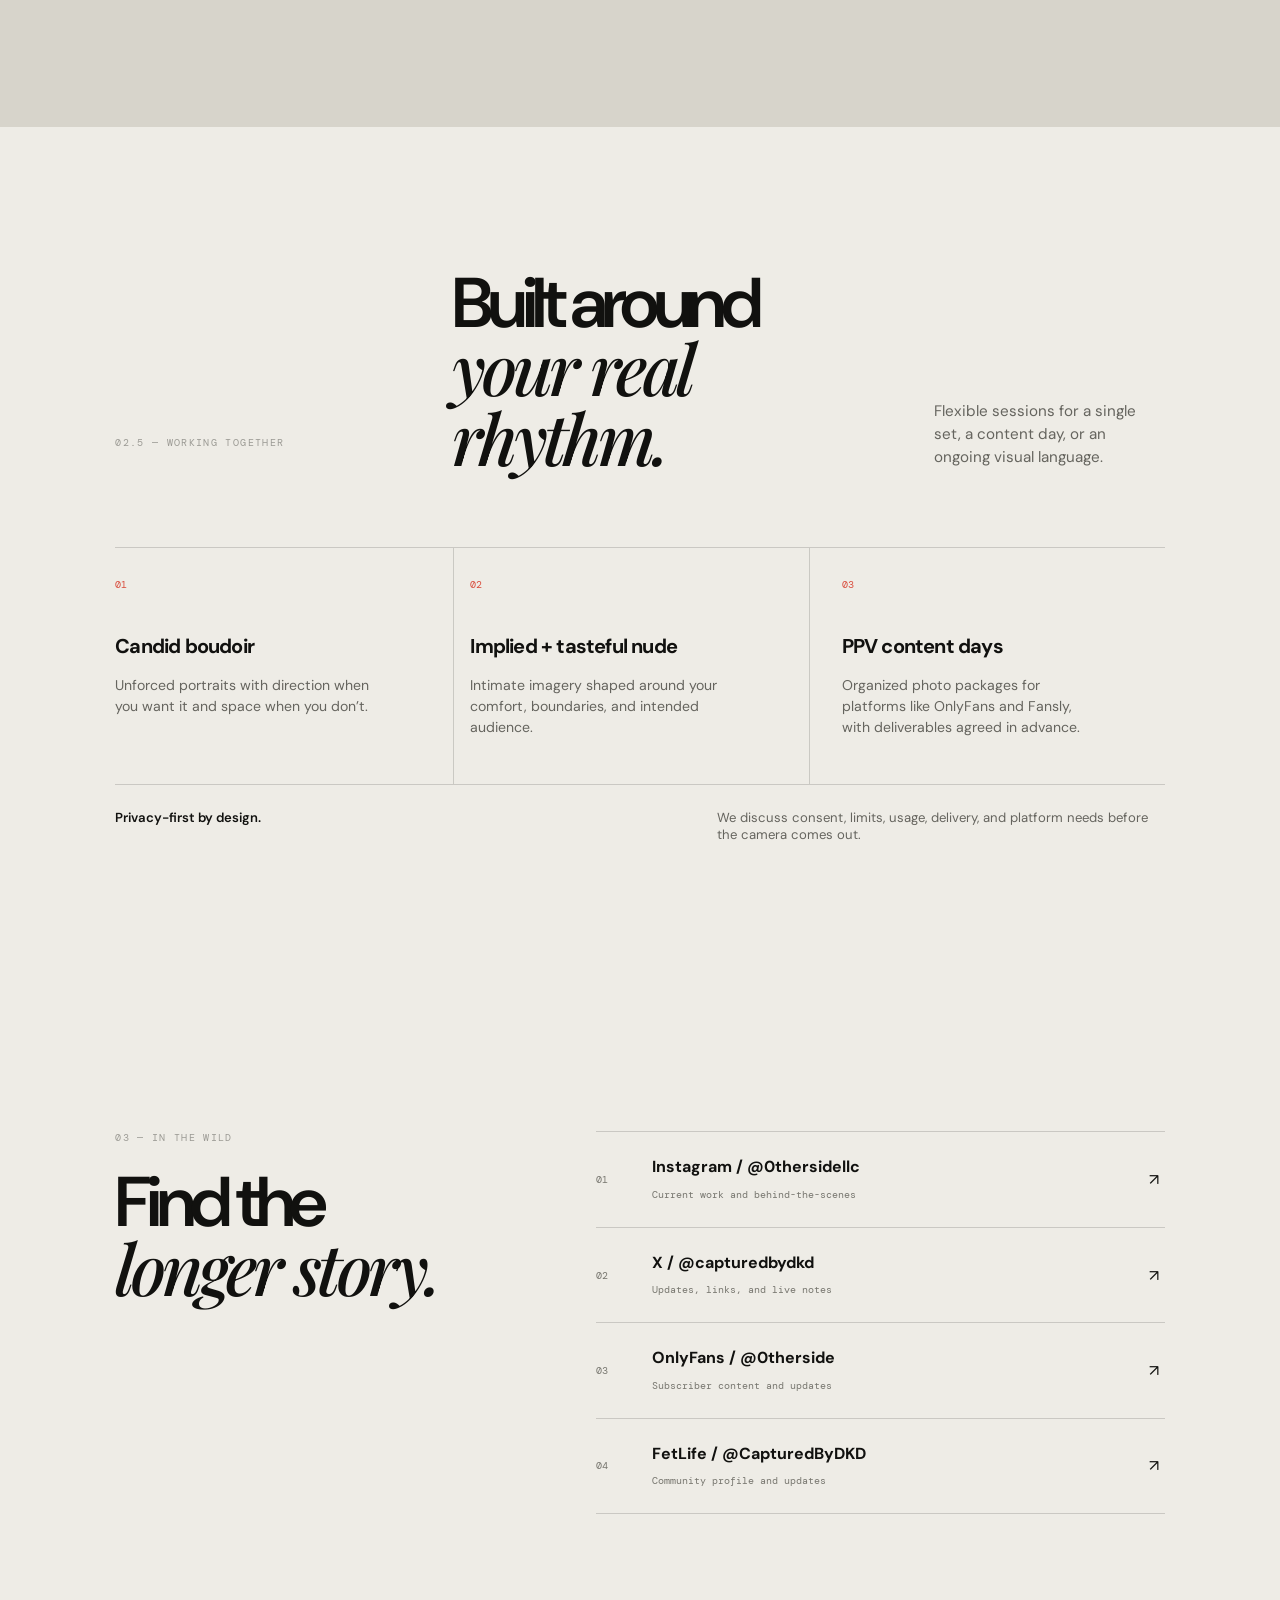
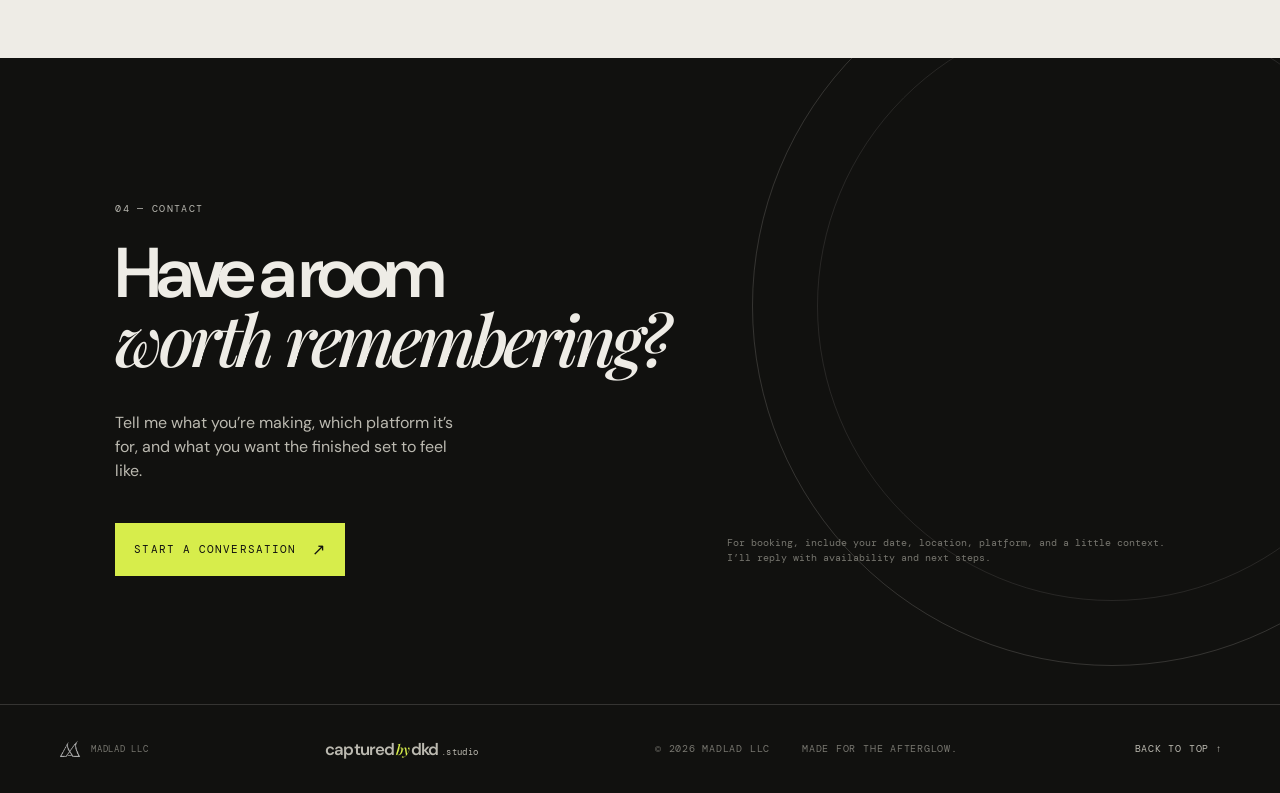
==== commit 5f0d32ef: "Fix social profile links Co-authored-by: Copilot App <223556219+Copilot@users.noreply.github.com>" ====
--- a/index.html
+++ b/index.html
@@ -93,10 +93,10 @@
       <section id="links" class="section links-section" aria-labelledby="links-title">
         <div><p class="eyebrow">03 — In the wild</p><h2 id="links-title">Find the <i>longer story.</i></h2></div>
         <div class="link-list">
-          <a href="https://instagram.com/0therside" class="content-link" target="_blank" rel="noreferrer"><span>01</span><div><strong>Instagram / @0therside</strong><small>Current work and behind-the-scenes</small></div><b>↗</b></a>
+          <a href="https://www.instagram.com/0thersidellc" class="content-link" target="_blank" rel="noreferrer"><span>01</span><div><strong>Instagram / @0thersidellc</strong><small>Current work and behind-the-scenes</small></div><b>↗</b></a>
           <a href="https://x.com/capturedbydkd" class="content-link" target="_blank" rel="noreferrer"><span>02</span><div><strong>X / @capturedbydkd</strong><small>Updates, links, and live notes</small></div><b>↗</b></a>
           <a href="https://onlyfans.com/0therside" class="content-link" target="_blank" rel="noreferrer"><span>03</span><div><strong>OnlyFans / @0therside</strong><small>Subscriber content and updates</small></div><b>↗</b></a>
-          <a href="https://fetlife.com/users/Capturedbydkd" class="content-link" target="_blank" rel="noreferrer"><span>04</span><div><strong>FetLife / @Capturedbydkd</strong><small>Community profile and updates</small></div><b>↗</b></a>
+          <a href="https://fetlife.com/CapturedByDKD" class="content-link" target="_blank" rel="noreferrer"><span>04</span><div><strong>FetLife / @CapturedByDKD</strong><small>Community profile and updates</small></div><b>↗</b></a>
         </div>
       </section>
 
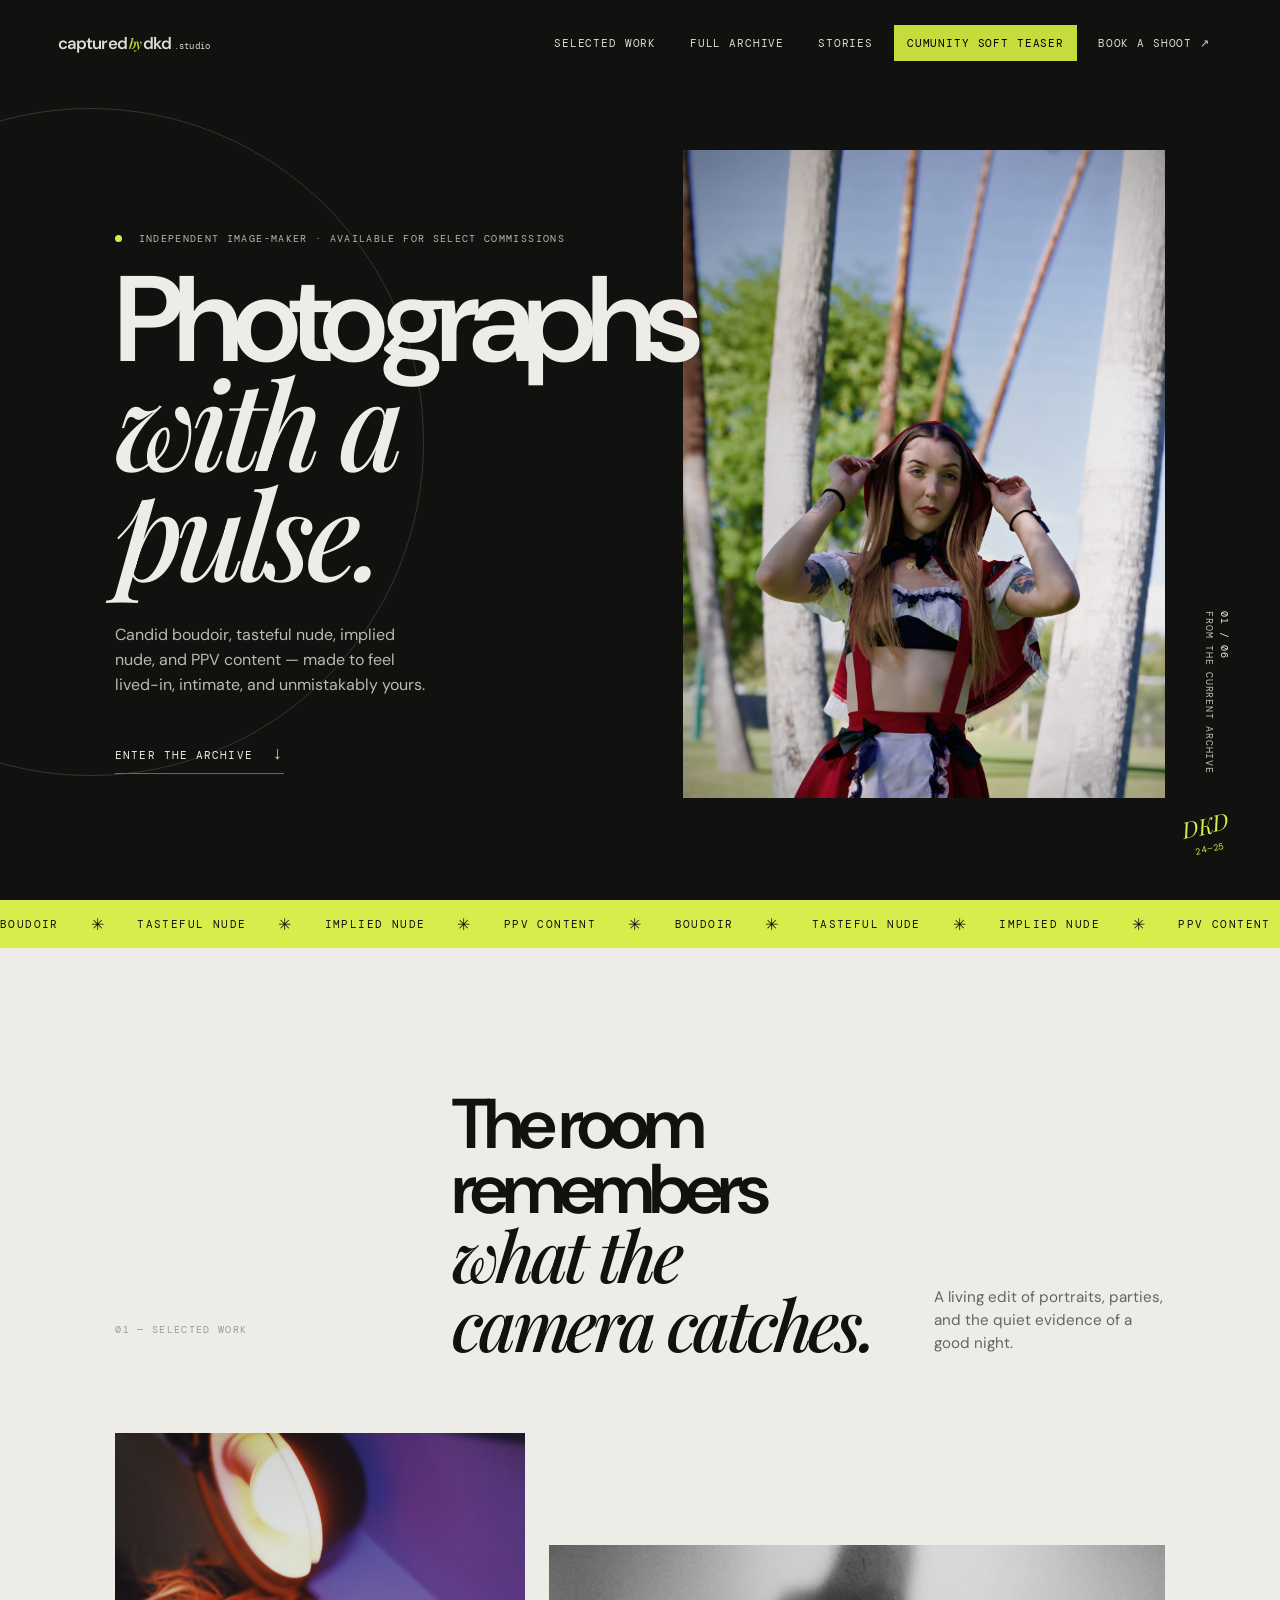
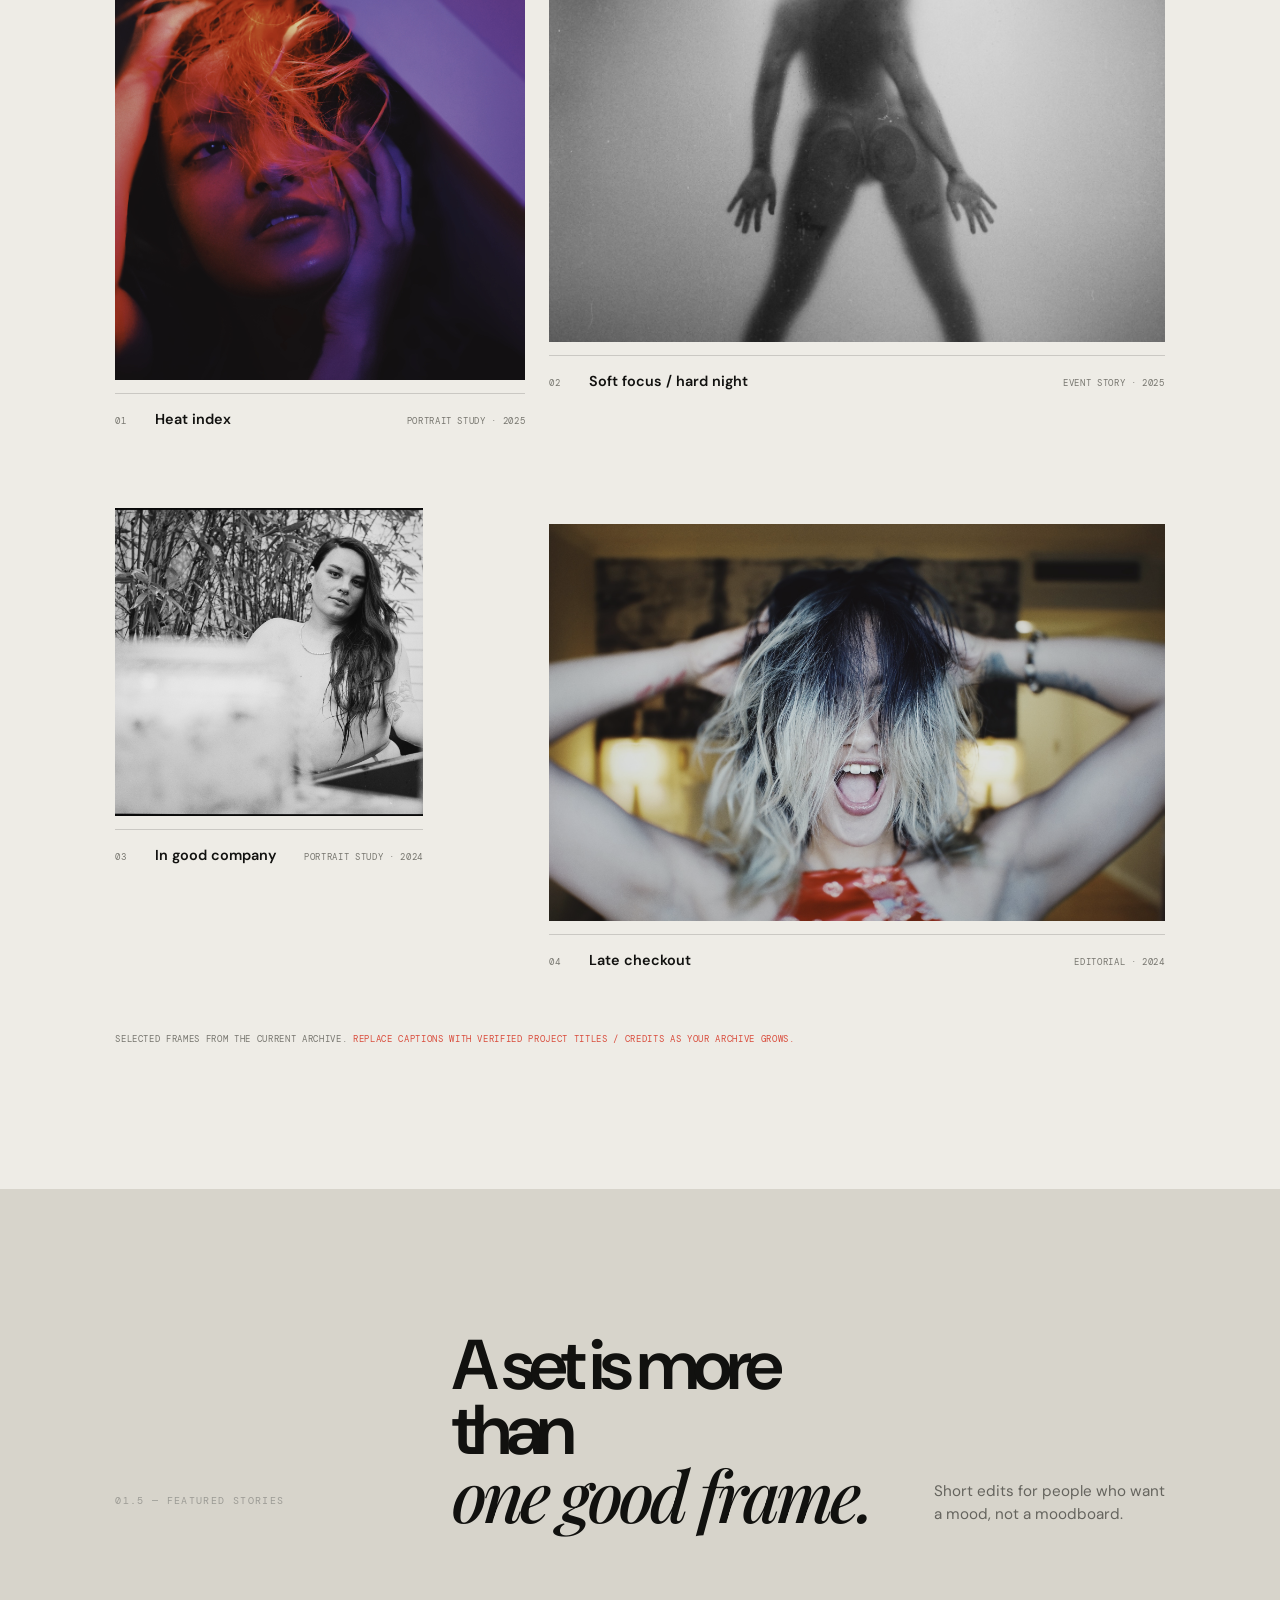
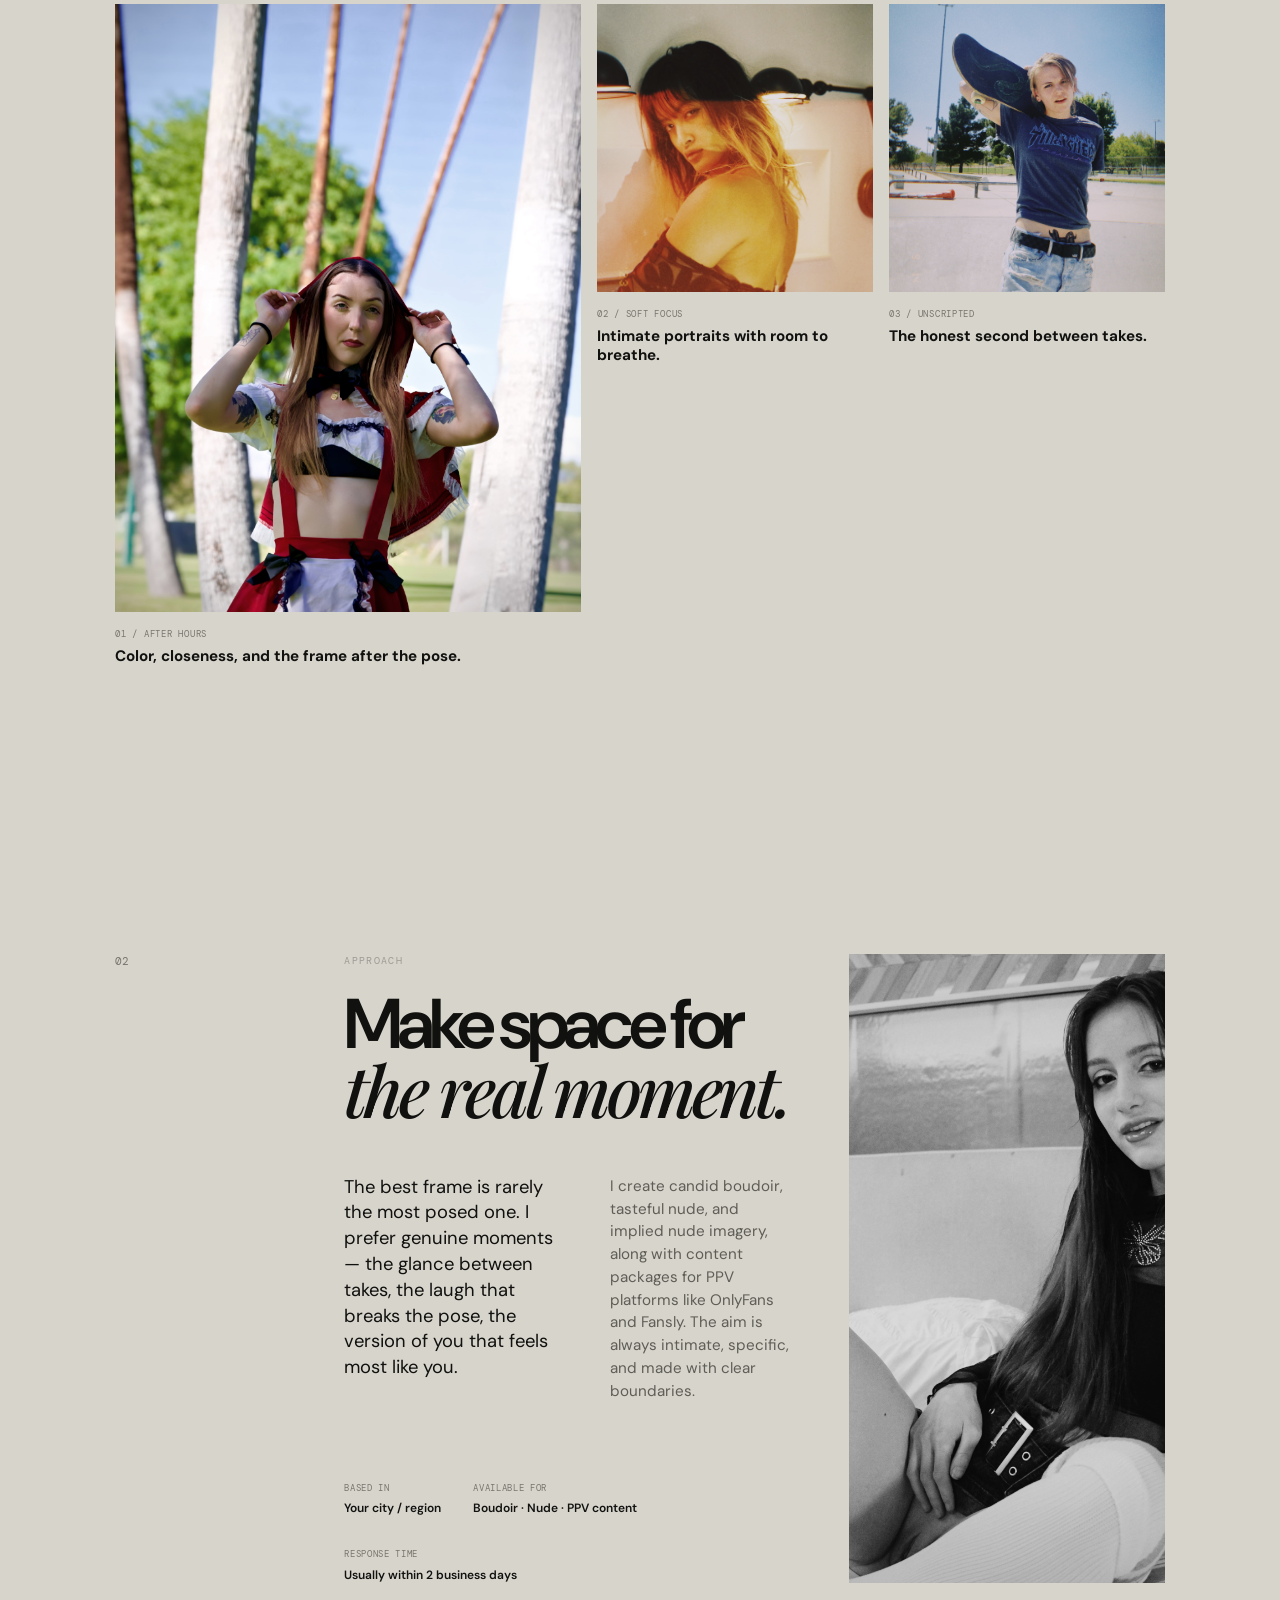
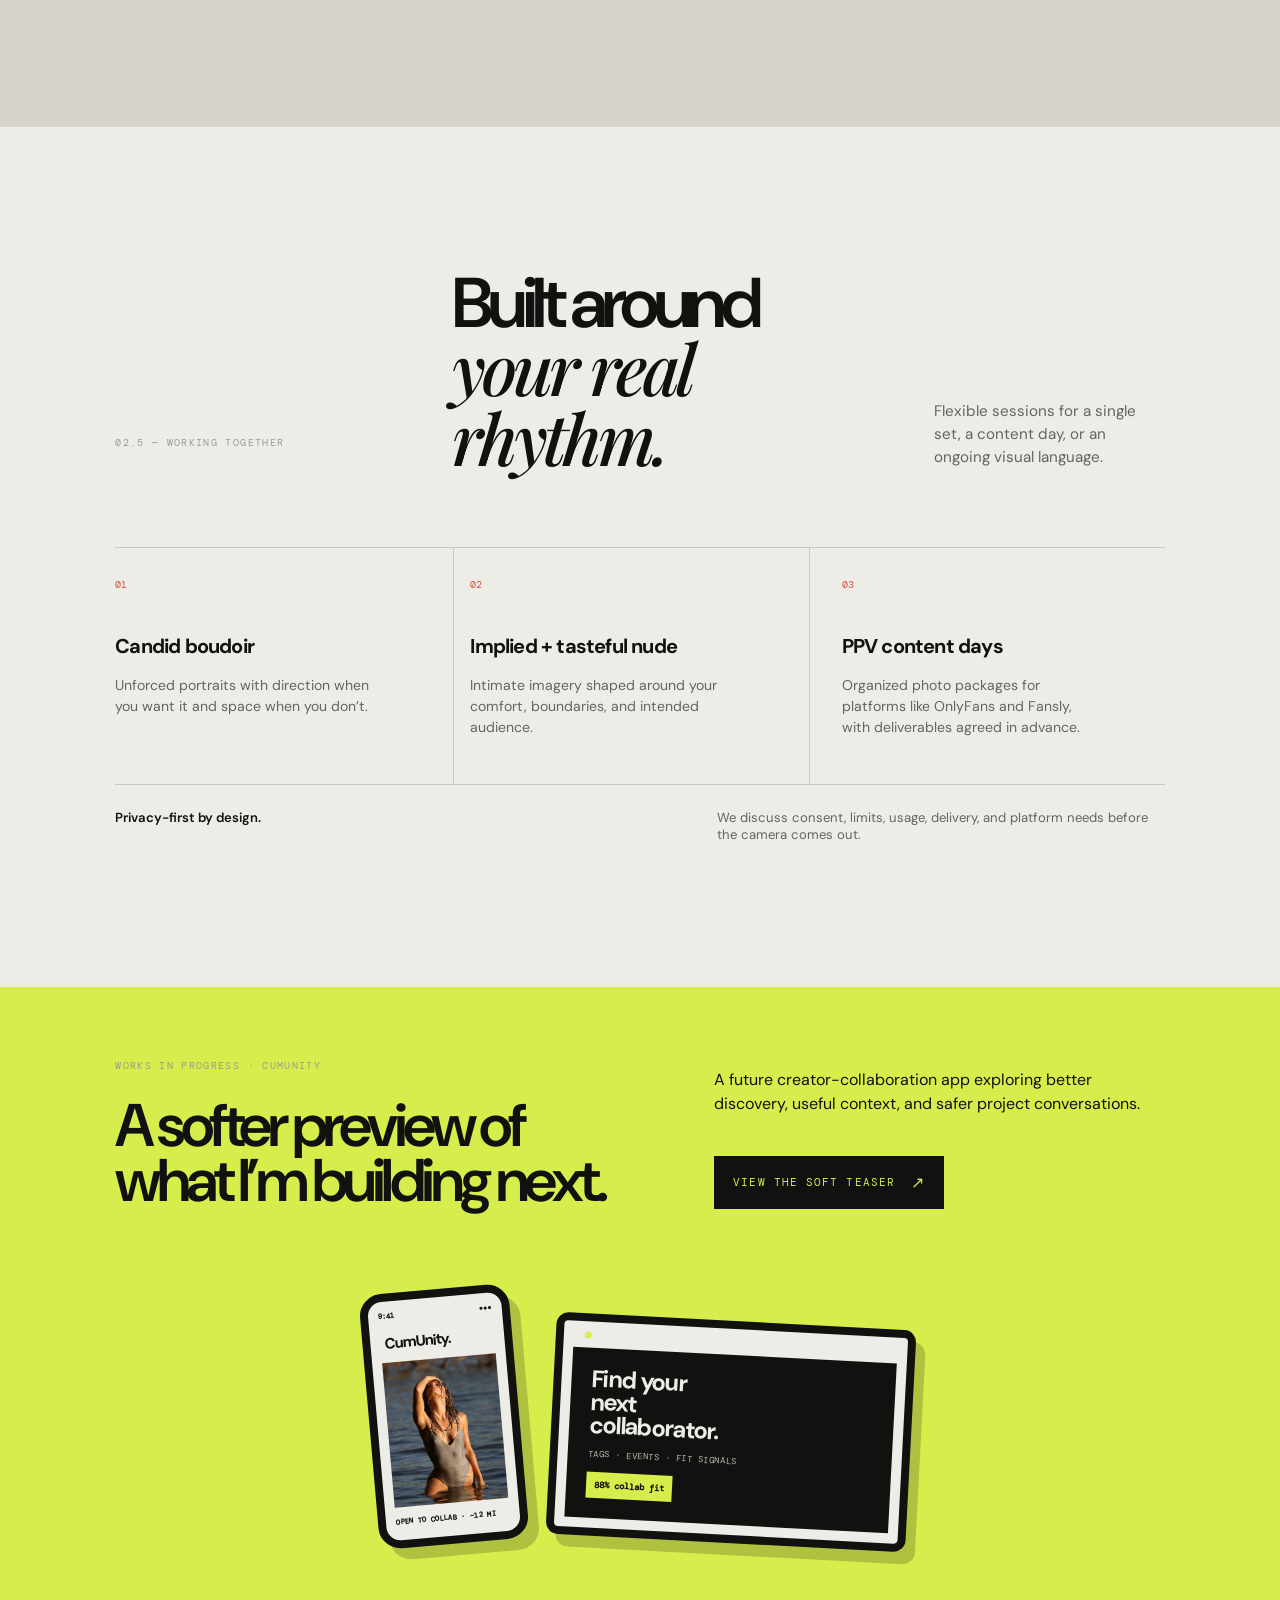
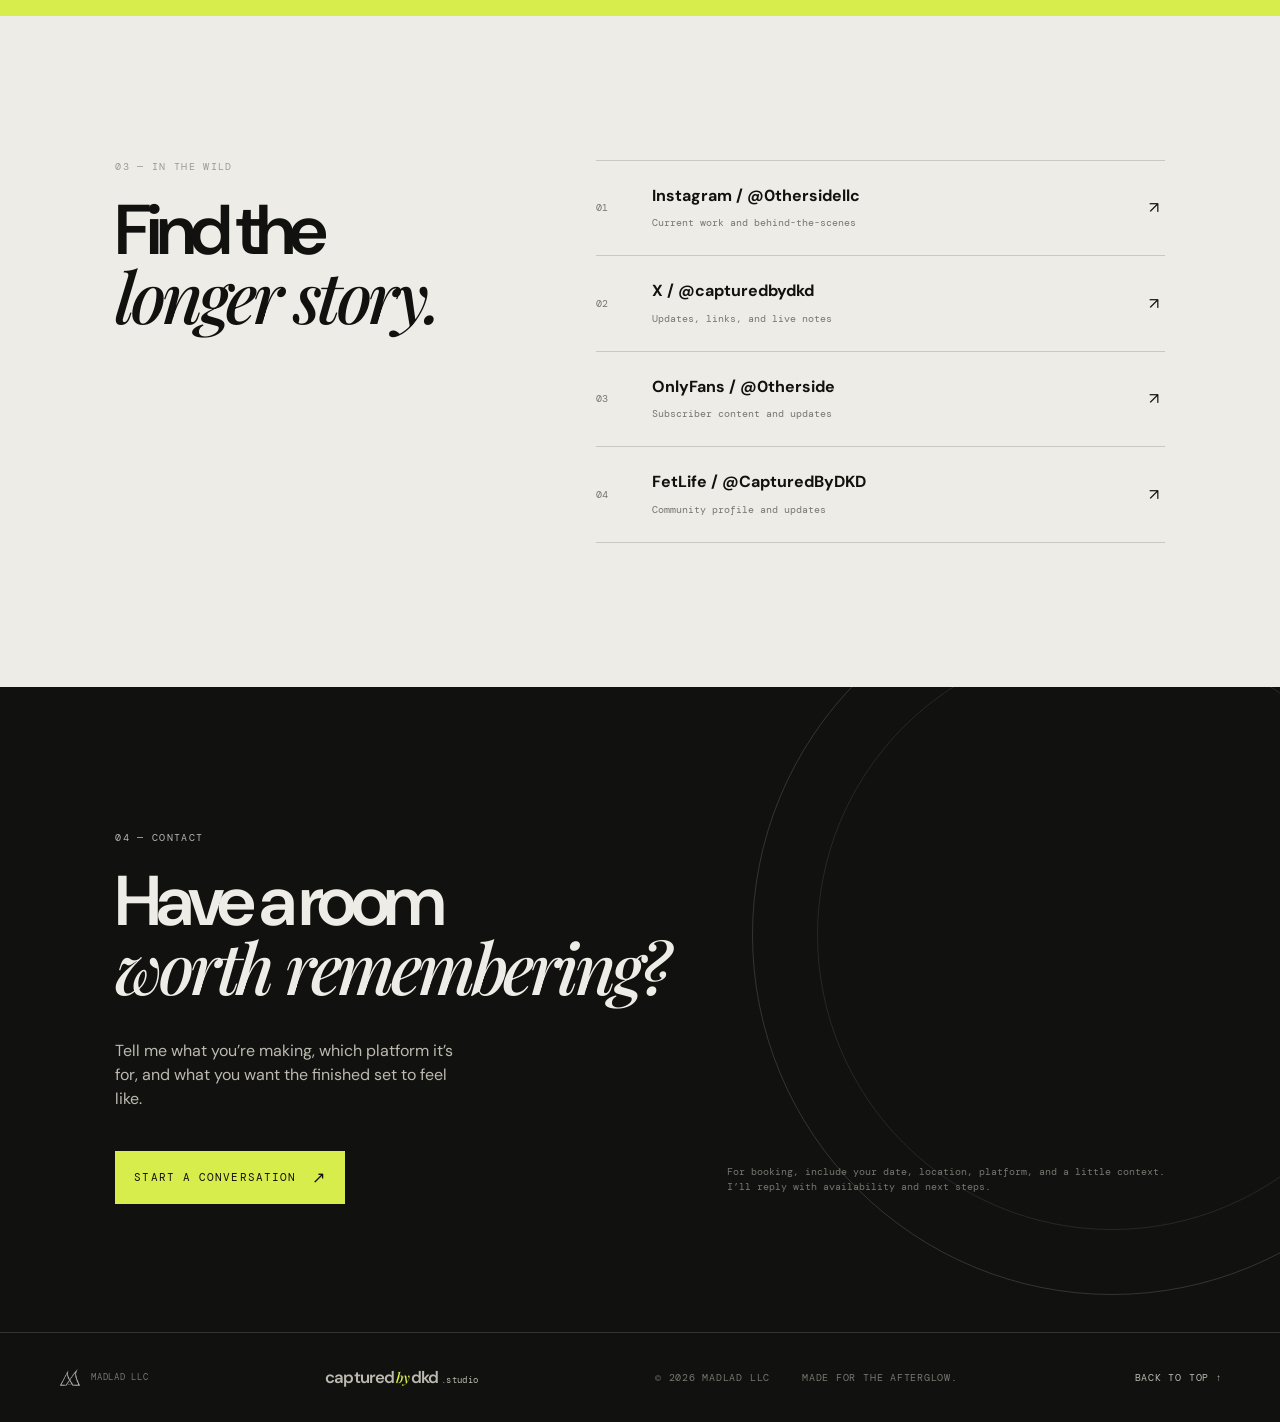
==== commit 7d1a52db: "Add CumUnity portfolio teaser Co-authored-by: Copilot App <223556219+Copilot@users.noreply.github.co" ====
--- a/index.html
+++ b/index.html
@@ -17,7 +17,7 @@
       <a class="wordmark" href="#top" aria-label="capturedbydkd.studio home"><span>captured</span><em>by</em><span>dkd</span><b>.studio</b></a>
       <button class="menu-toggle" type="button" aria-expanded="false" aria-controls="site-nav"><span>Menu</span><i></i></button>
       <nav id="site-nav" class="site-nav" aria-label="Primary navigation">
-        <a href="#work">Selected work</a><a href="archive.html">Full archive</a><a href="#stories">Stories</a><a href="#contact">Book a shoot <span>↗</span></a>
+        <a href="#work">Selected work</a><a href="archive.html">Full archive</a><a href="#stories">Stories</a><a href="cumunity-teaser.html">CumUnity soft teaser</a><a href="#contact">Book a shoot <span>↗</span></a>
       </nav>
     </header>
 
@@ -90,6 +90,33 @@
         <div class="privacy-note"><strong>Privacy-first by design.</strong><span>We discuss consent, limits, usage, delivery, and platform needs before the camera comes out.</span></div>
       </section>
 
+      <section class="cumunity-teaser-strip" aria-labelledby="cumunity-teaser-title">
+        <div>
+          <p class="eyebrow">Works in progress · CumUnity</p>
+          <h2 id="cumunity-teaser-title">A softer preview of what I’m building next.</h2>
+        </div>
+        <div class="cumunity-teaser-strip__action">
+          <p>A future creator-collaboration app exploring better discovery, useful context, and safer project conversations.</p>
+          <a class="button button-acid" href="cumunity-teaser.html">View the soft teaser <span>↗</span></a>
+        </div>
+        <div class="cumunity-teaser-devices" aria-label="CumUnity app preview on phone and computer">
+          <div class="cumunity-device cumunity-device--phone">
+            <div class="cumunity-device__top"><span>9:41</span><b>●●●</b></div>
+            <strong>CumUnity<span>.</span></strong>
+            <img src="assets/cumunity/second-portrait.jpg" alt="Non-explicit demo creator profile preview" />
+            <small>OPEN TO COLLAB · ~12 MI</small>
+          </div>
+          <div class="cumunity-device cumunity-device--desktop">
+            <div class="cumunity-device__bar"><span></span><span></span><span></span></div>
+            <div class="cumunity-device__screen">
+              <b>Find your next collaborator.</b>
+              <span>Tags · Events · Fit signals</span>
+              <i>88% collab fit</i>
+            </div>
+          </div>
+        </div>
+      </section>
+
       <section id="links" class="section links-section" aria-labelledby="links-title">
         <div><p class="eyebrow">03 — In the wild</p><h2 id="links-title">Find the <i>longer story.</i></h2></div>
         <div class="link-list">
--- a/styles.css
+++ b/styles.css
@@ -14,3 +14,27 @@
 .stories-section{background:#d7d4cb}.story-grid{display:grid;grid-template-columns:1.35fr .8fr .8fr;gap:1rem}.story-card{display:flex;flex-direction:column;gap:1rem}.story-card--large{grid-row:span 2}.story-image{min-height:18rem;background-position:center;background-size:cover;filter:saturate(.8);transition:filter .3s ease,transform .5s ease}.story-card--large .story-image{min-height:38rem}.story-card:hover .story-image,.story-card:focus-visible .story-image{filter:saturate(1);transform:translateY(-4px)}.story-image--one{background-image:url("assets/archive/DSC01313.jpeg")}.story-image--two{background-image:url("assets/archive/IMG_0066.JPG")}.story-image--three{background-image:url("assets/archive/IMG_0765.JPG")}.story-card div:last-child{display:grid;gap:.45rem}.story-card span{font:.58rem var(--mono);color:#77766f;text-transform:uppercase;letter-spacing:.08em}.story-card strong{font-size:.95rem;line-height:1.2}.services-section{background:var(--paper)}.service-grid{display:grid;grid-template-columns:repeat(3,1fr);gap:1rem;border-top:1px solid var(--line);border-bottom:1px solid var(--line);margin-top:4rem}.service-grid article{padding:1.5rem 1rem 2rem 0;border-right:1px solid var(--line)}.service-grid article:last-child{border-right:0;padding-left:1rem}.service-grid span{font:.6rem var(--mono);color:var(--red)}.service-grid h3{font-size:1.25rem;letter-spacing:-.04em;margin:2.5rem 0 1rem}.service-grid p{max-width:16rem;color:#65645e;line-height:1.5;font-size:.88rem}.privacy-note{display:flex;justify-content:space-between;gap:2rem;padding-top:1.5rem;font-size:.82rem}.privacy-note strong{font-weight:600}.privacy-note span{max-width:28rem;color:#65645e}.lightbox{position:fixed;inset:0;z-index:30;display:grid;place-items:center;padding:4vw;background:rgba(17,17,15,.96);opacity:0;pointer-events:none;transition:opacity .25s ease}.lightbox.is-open{opacity:1;pointer-events:auto}.lightbox img{max-width:min(90vw,75rem);max-height:88vh;object-fit:contain}.lightbox-close{position:absolute;right:2rem;top:1.25rem;border:0;background:transparent;color:var(--paper);font-size:2.25rem;line-height:1;cursor:pointer}.lightbox-close:hover,.lightbox-close:focus-visible{color:var(--acid)}
 @media(max-width:800px){.archive-intro{padding:5rem 1.25rem 3rem}.archive-controls{padding:0 1.25rem 1.5rem}.selection-bar{padding:1rem 1.25rem;display:block}.selection-bar span{display:block;margin-top:.5rem}.selection-bar div{margin-top:.7rem;display:grid;gap:.35rem}.archive-grid{grid-template-columns:repeat(2,1fr)}.archive-header{padding:1.25rem}.archive-footer-note{line-height:1.5}.archive-card figcaption{grid-template-columns:1fr auto}.archive-card figcaption span{grid-column:1/-1}.archive-card figcaption small{grid-column:1}.archive-card figcaption select{grid-column:2;grid-row:2;max-width:100%}}
 @media(max-width:800px){.story-grid{display:block}.story-card,.story-card--large{margin-bottom:3rem}.story-image,.story-card--large .story-image{min-height:24rem}.service-grid{display:block;margin-top:2.5rem}.service-grid article,.service-grid article:last-child{border-right:0;border-bottom:1px solid var(--line);padding:1.5rem 0}.service-grid article:last-child{border-bottom:0}.service-grid h3{margin:1rem 0 .75rem}.privacy-note{display:block}.privacy-note span{display:block;margin-top:.75rem}.lightbox{padding:1rem}.lightbox img{max-width:96vw;max-height:82vh}.lightbox-close{right:1rem;top:.7rem}}
+
+.site-nav{gap:.55rem}
+.site-nav a{padding:.62rem .72rem;border:1px solid transparent;transition:color .25s ease,background .25s ease,border-color .25s ease}
+.site-nav a:hover,.site-nav a:focus-visible{color:var(--ink);background:var(--acid);border-color:var(--acid)}
+.site-nav a[href="cumunity-teaser.html"]{color:var(--ink);background:var(--acid);border-color:var(--acid)}
+.site-nav a[href="cumunity-teaser.html"]:hover,.site-nav a[href="cumunity-teaser.html"]:focus-visible{background:#efff82}
+.menu-toggle{background:var(--acid);padding:.6rem .72rem;color:var(--ink);border:0}
+.cumunity-teaser-strip{display:grid;grid-template-columns:1.1fr .9fr;gap:3rem;align-items:end;padding:4.5rem 9vw;background:var(--acid);color:var(--ink)}
+.cumunity-teaser-strip h2{max-width:12ch;font-size:clamp(2.4rem,4.7vw,5rem)}
+.cumunity-teaser-strip__action{max-width:28rem}
+.cumunity-teaser-strip__action p{line-height:1.5}
+.button-acid{background:var(--ink);color:var(--acid)}
+.button-acid:hover,.button-acid:focus-visible{background:#25251f;color:var(--acid)}
+.cumunity-teaser-devices{grid-column:1 / -1;display:flex;align-items:end;justify-content:center;gap:2rem;margin-top:1rem;padding-top:1rem}
+.cumunity-device{position:relative;overflow:hidden;border:8px solid var(--ink);background:var(--paper);box-shadow:10px 12px 0 rgb(17 17 15 / 20%)}
+.cumunity-device--phone{width:150px;padding:10px 10px 14px;border-radius:22px;transform:rotate(-5deg)}
+.cumunity-device--phone .cumunity-device__top{display:flex;justify-content:space-between;font:.45rem var(--mono);font-weight:700}
+.cumunity-device--phone>strong{display:block;padding:13px 4px 9px;font-size:15px;letter-spacing:-.06em}.cumunity-device--phone>strong span{color:var(--blue)}
+.cumunity-device--phone img{display:block;width:100%;height:145px;object-fit:cover;object-position:center 25%}
+.cumunity-device--phone>small{display:block;padding-top:10px;font:.45rem var(--mono);font-weight:700;letter-spacing:.05em}
+.cumunity-device--desktop{width:min(360px,42vw);padding:10px;border-radius:12px;transform:rotate(3deg)}
+.cumunity-device__bar{display:flex;gap:4px;padding-bottom:9px}.cumunity-device__bar span{width:7px;height:7px;border-radius:50%;background:var(--coral)}.cumunity-device__bar span:nth-child(2){background:var(--acid)}.cumunity-device__bar span:nth-child(3){background:var(--blue)}
+.cumunity-device__screen{display:grid;gap:12px;min-height:145px;padding:20px;background:var(--ink);color:var(--paper)}.cumunity-device__screen b{max-width:8ch;font-size:24px;letter-spacing:-.07em;line-height:.95}.cumunity-device__screen span{color:#b7b6af;font:.55rem var(--mono);text-transform:uppercase;letter-spacing:.06em}.cumunity-device__screen i{justify-self:start;padding:7px 8px;background:var(--acid);color:var(--ink);font:700 .55rem var(--mono);font-style:normal}
+@media(max-width:800px){.site-nav{gap:.7rem}.site-nav a{width:100%;padding:.9rem 0;border:0;border-bottom:1px solid rgba(238,236,230,.24)}.site-nav a[href="cumunity-teaser.html"]{padding:.9rem;color:var(--ink);background:var(--acid);border:0}.cumunity-teaser-strip{display:block;padding:4rem 1.25rem}.cumunity-teaser-strip__action{margin-top:2rem}.cumunity-teaser-devices{justify-content:flex-start;gap:1rem;margin-top:2.5rem}.cumunity-device--desktop{width:calc(100% - 112px)}}
